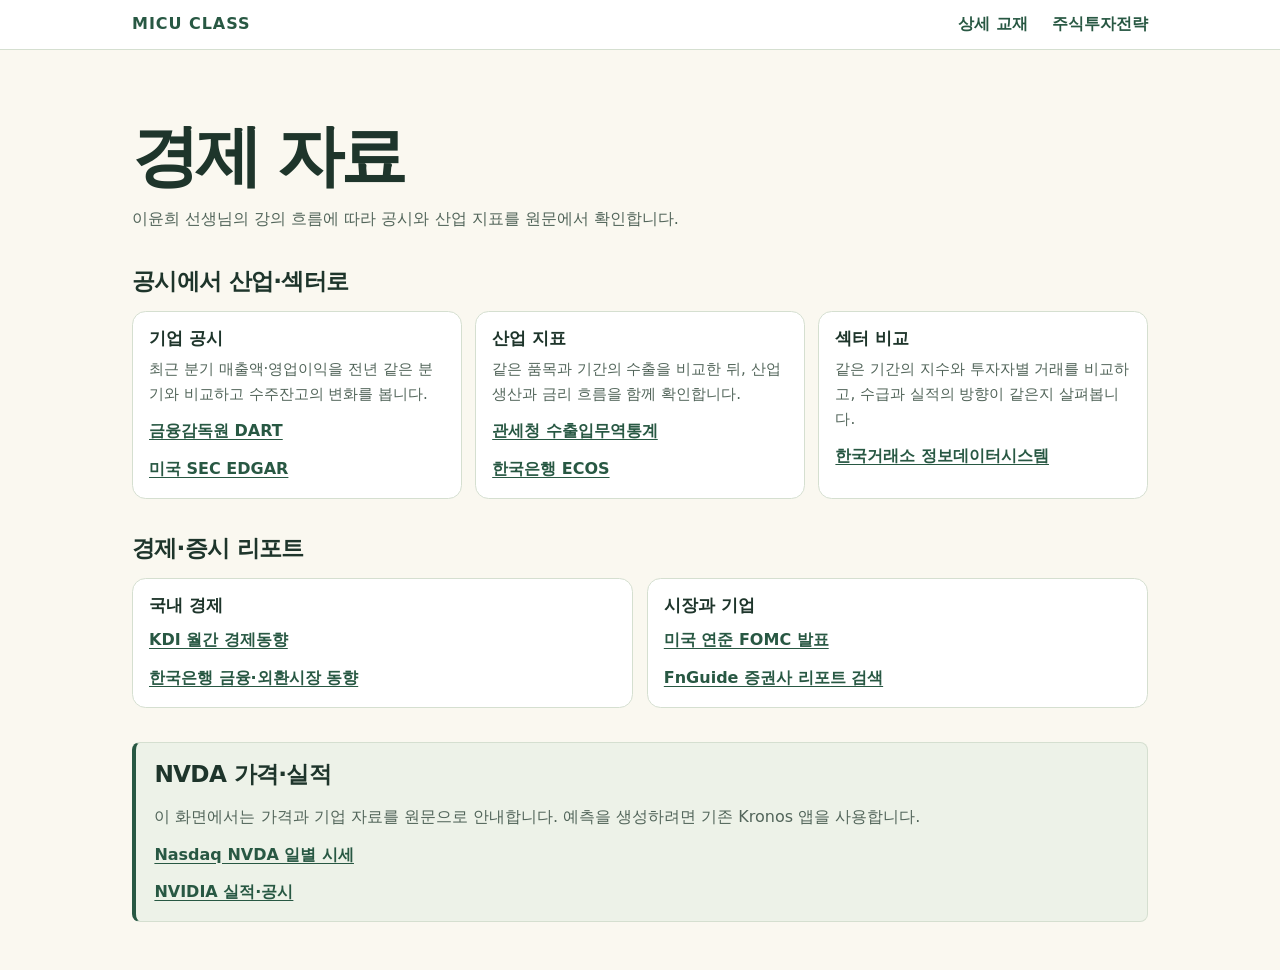
==== economy.html @ 1ead8a4a "Publish MICU economy classroom HTML" ====
<!doctype html>
<html lang="ko">
<head>
  <meta charset="utf-8">
  <meta name="viewport" content="width=device-width, initial-scale=1">
  <meta name="referrer" content="no-referrer">
  <title>경제 자료 | MICU CLASS</title>
  <style>
    :root{color-scheme:light;--ink:#1e352b;--dim:#52655a;--paper:#faf8f0;--line:#d5dfd0;--accent:#285843}
    *{box-sizing:border-box}
    body{margin:0;background:var(--paper);color:var(--ink);font:1rem/1.65 system-ui,"Malgun Gothic",sans-serif}
    header{background:#fff;border-bottom:1px solid var(--line)}
    nav{max-width:66rem;margin:auto;padding:.7rem 1.25rem;display:flex;align-items:center;flex-wrap:wrap;gap:.5rem 1.5rem}
    nav a{font-weight:700;text-decoration:none}
    nav strong{margin-right:auto;color:var(--accent);letter-spacing:.06em}
    a{color:var(--accent);text-underline-offset:.2em}
    a:focus-visible,summary:focus-visible{outline:2px solid var(--accent);outline-offset:4px}
    main{max-width:66rem;margin:auto;padding:clamp(1.5rem,6vw,4rem) 1.25rem 3rem}
    h1,h2,h3{line-height:1.25;margin:0}
    h1{font-size:clamp(2.4rem,6vw,4.2rem);letter-spacing:-.06em}
    h2{font-size:1.45rem;letter-spacing:-.03em;margin-bottom:1rem}
    h3{font-size:1.08rem}
    p{margin:.5rem 0 0;color:var(--dim)}
    section{margin-top:2.1rem}
    .grid{display:grid;grid-template-columns:repeat(auto-fit,minmax(min(100%,15rem),1fr));gap:.85rem}
    article{background:#fff;border:1px solid var(--line);border-radius:.85rem;padding:1rem}
    article p{font-size:.9375rem}
    .source{display:block;margin-top:.7rem;font-weight:650}
    .pricing{padding:1rem 1.15rem;border:1px solid var(--line);border-left:.25rem solid var(--accent);background:#edf2e8;border-radius:.5rem}
    @media(max-width:28rem){nav{gap:.5rem 1rem}}
  </style>
</head>
<body>
  <header>
    <nav aria-label="강의실 메뉴">
      <strong>MICU CLASS</strong>
      <a href="index.html">상세 교재</a>
      <a href="index.html#lesson-strategy">주식투자전략</a>
    </nav>
  </header>
  <main>
    <h1>경제 자료</h1>
    <p>이윤희 선생님의 강의 흐름에 따라 공시와 산업 지표를 원문에서 확인합니다.</p>
    <section aria-labelledby="research">
      <h2 id="research">공시에서 산업·섹터로</h2>
      <div class="grid">
        <article>
          <h3>기업 공시</h3>
          <p>최근 분기 매출액·영업이익을 전년 같은 분기와 비교하고 수주잔고의 변화를 봅니다.</p>
          <a class="source" href="https://dart.fss.or.kr/" target="_blank" rel="noopener noreferrer">금융감독원 DART</a>
          <a class="source" href="https://www.sec.gov/edgar/search/" target="_blank" rel="noopener noreferrer">미국 SEC EDGAR</a>
        </article>
        <article>
          <h3>산업 지표</h3>
          <p>같은 품목과 기간의 수출을 비교한 뒤, 산업생산과 금리 흐름을 함께 확인합니다.</p>
          <a class="source" href="https://tradedata.go.kr/" target="_blank" rel="noopener noreferrer">관세청 수출입무역통계</a>
          <a class="source" href="https://ecos.bok.or.kr/" target="_blank" rel="noopener noreferrer">한국은행 ECOS</a>
        </article>
        <article>
          <h3>섹터 비교</h3>
          <p>같은 기간의 지수와 투자자별 거래를 비교하고, 수급과 실적의 방향이 같은지 살펴봅니다.</p>
          <a class="source" href="https://data.krx.co.kr/" target="_blank" rel="noopener noreferrer">한국거래소 정보데이터시스템</a>
        </article>
      </div>
    </section>
    <section aria-labelledby="reports">
      <h2 id="reports">경제·증시 리포트</h2>
      <div class="grid">
        <article>
          <h3>국내 경제</h3>
          <a class="source" href="https://www.kdi.re.kr/research/monTrends" target="_blank" rel="noopener noreferrer">KDI 월간 경제동향</a>
          <a class="source" href="https://www.bok.or.kr/portal/bbs/B0000348/list.do?menuNo=201109" target="_blank" rel="noopener noreferrer">한국은행 금융·외환시장 동향</a>
        </article>
        <article>
          <h3>시장과 기업</h3>
          <a class="source" href="https://www.federalreserve.gov/monetarypolicy/fomccalendars.htm" target="_blank" rel="noopener noreferrer">미국 연준 FOMC 발표</a>
          <a class="source" href="https://www.fnguide.com/Research/SearchReport" target="_blank" rel="noopener noreferrer">FnGuide 증권사 리포트 검색</a>
        </article>
      </div>
    </section>
    <section class="pricing" aria-labelledby="prices">
      <h2 id="prices">NVDA 가격·실적</h2>
      <p>이 화면에서는 가격과 기업 자료를 원문으로 안내합니다. 예측을 생성하려면 기존 Kronos 앱을 사용합니다.</p>
      <a class="source" href="https://www.nasdaq.com/market-activity/stocks/nvda/historical" target="_blank" rel="noopener noreferrer">Nasdaq NVDA 일별 시세</a>
      <a class="source" href="https://investor.nvidia.com/financial-info/financial-reports-and-sec-filings/default.aspx" target="_blank" rel="noopener noreferrer">NVIDIA 실적·공시</a>
    </section>
  </main>
</body>
</html>
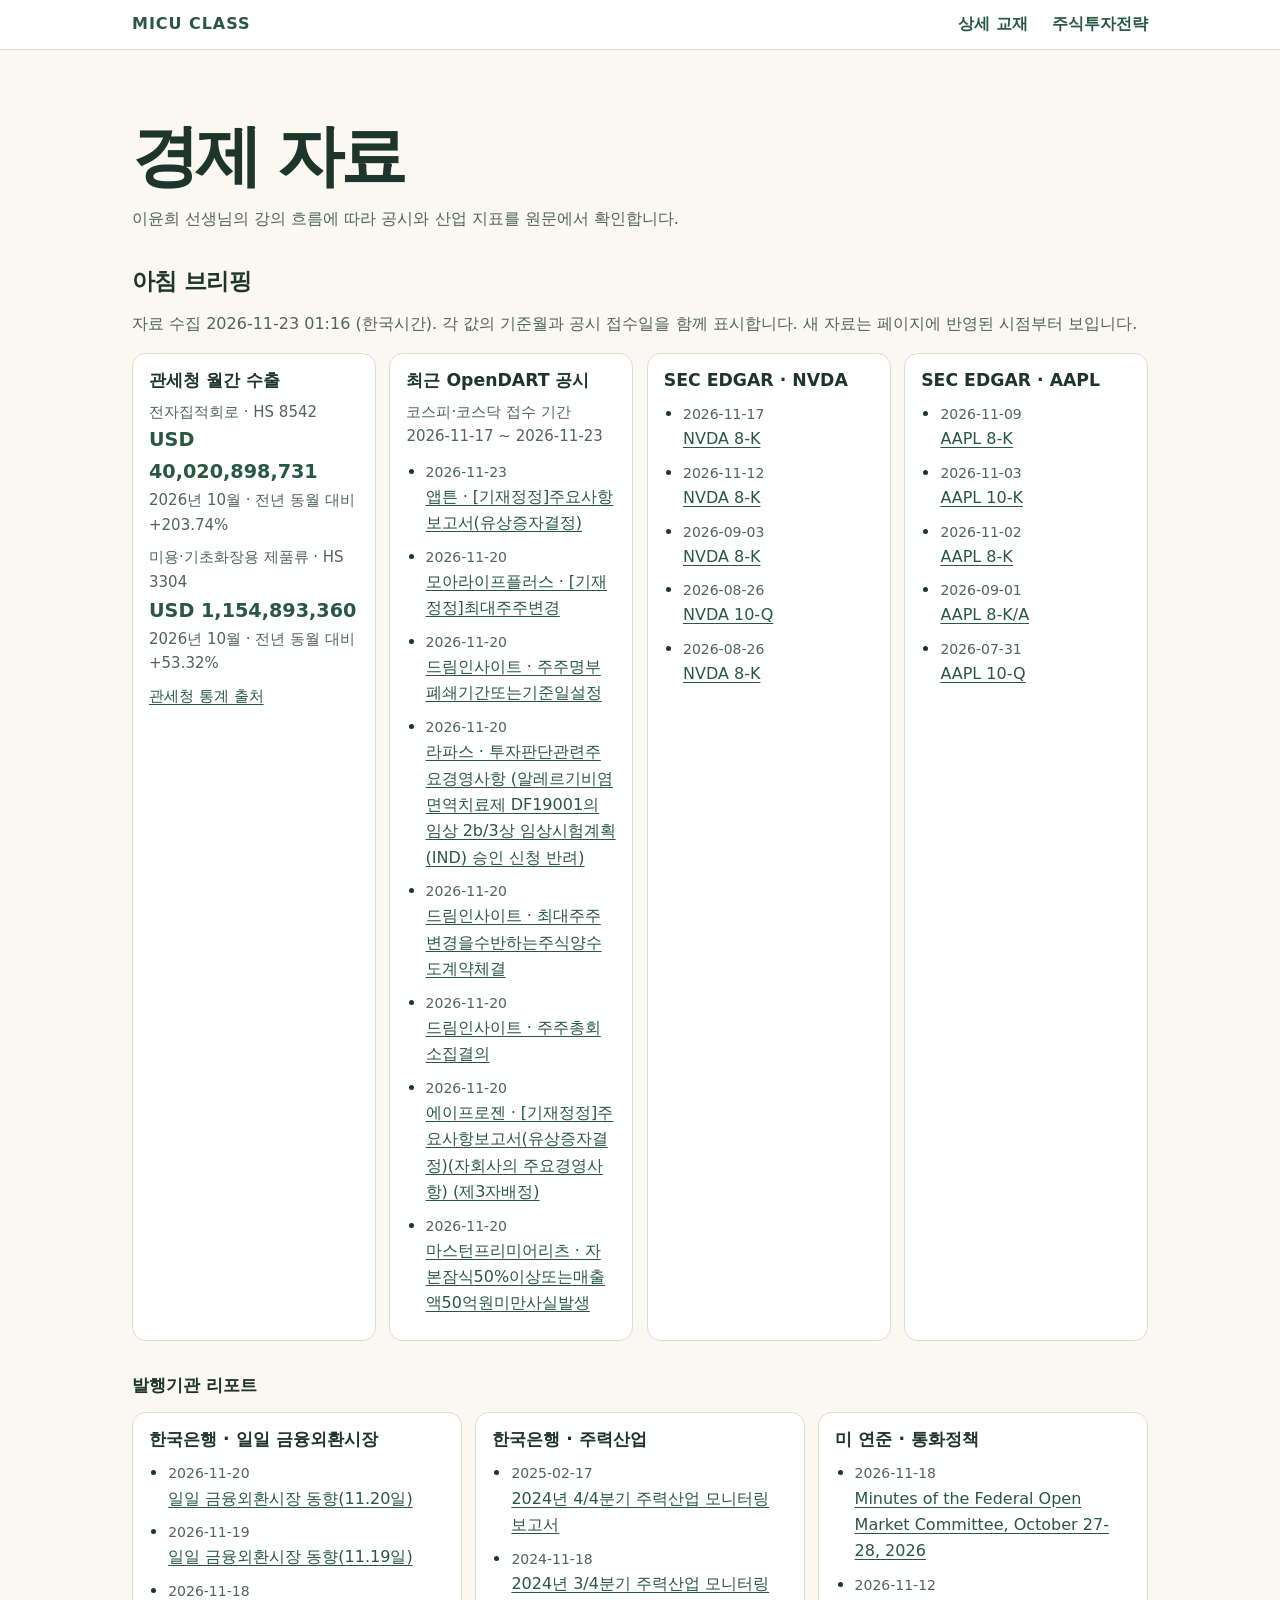
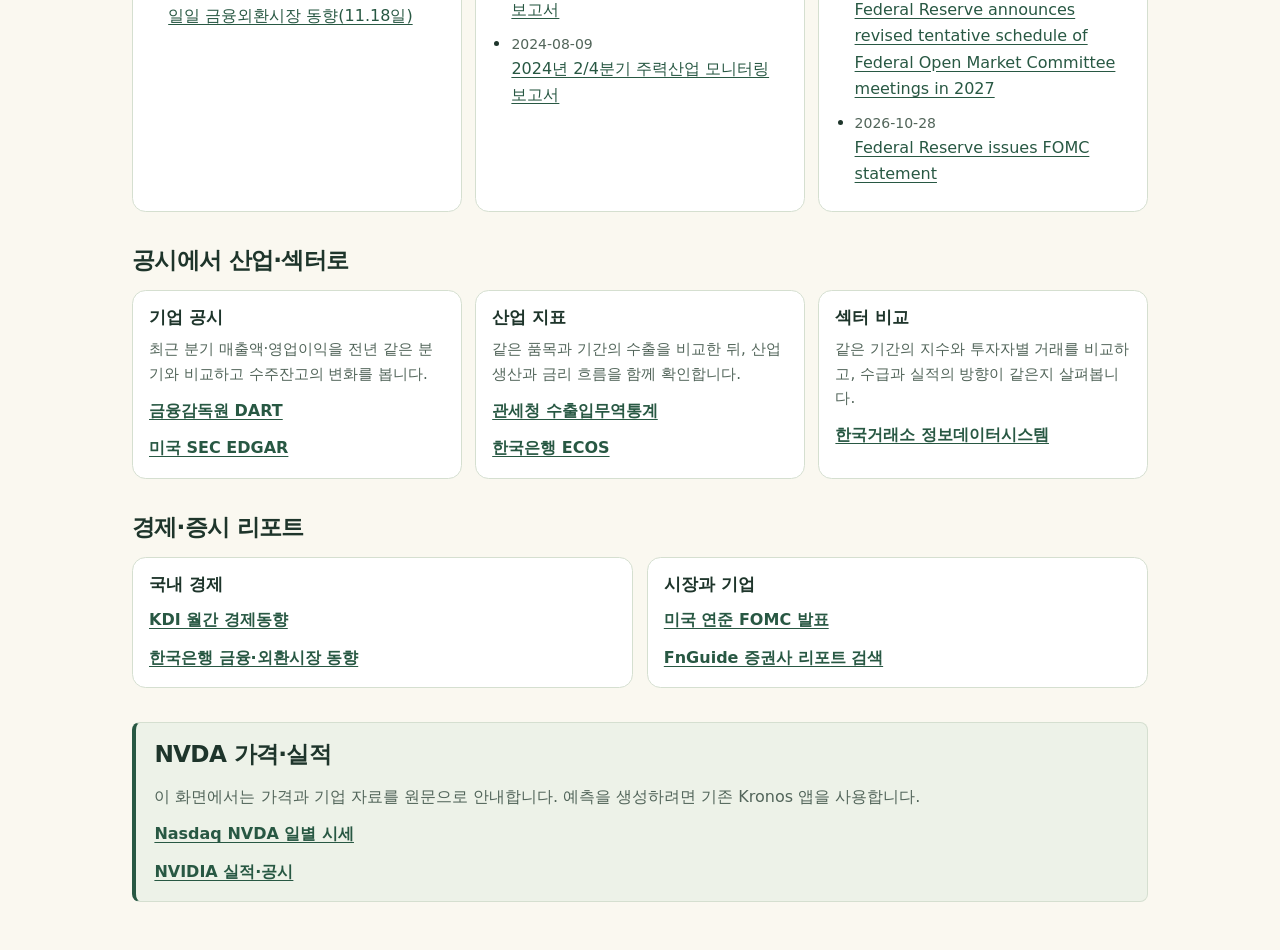
==== commit 63c47eb9: "Show official economic briefing data on Pages" ====
--- a/economy.html
+++ b/economy.html
@@ -1,89 +1,95 @@
-<!doctype html>
-<html lang="ko">
-<head>
-  <meta charset="utf-8">
-  <meta name="viewport" content="width=device-width, initial-scale=1">
-  <meta name="referrer" content="no-referrer">
-  <title>경제 자료 | MICU CLASS</title>
-  <style>
-    :root{color-scheme:light;--ink:#1e352b;--dim:#52655a;--paper:#faf8f0;--line:#d5dfd0;--accent:#285843}
-    *{box-sizing:border-box}
-    body{margin:0;background:var(--paper);color:var(--ink);font:1rem/1.65 system-ui,"Malgun Gothic",sans-serif}
-    header{background:#fff;border-bottom:1px solid var(--line)}
-    nav{max-width:66rem;margin:auto;padding:.7rem 1.25rem;display:flex;align-items:center;flex-wrap:wrap;gap:.5rem 1.5rem}
-    nav a{font-weight:700;text-decoration:none}
-    nav strong{margin-right:auto;color:var(--accent);letter-spacing:.06em}
-    a{color:var(--accent);text-underline-offset:.2em}
-    a:focus-visible,summary:focus-visible{outline:2px solid var(--accent);outline-offset:4px}
-    main{max-width:66rem;margin:auto;padding:clamp(1.5rem,6vw,4rem) 1.25rem 3rem}
-    h1,h2,h3{line-height:1.25;margin:0}
-    h1{font-size:clamp(2.4rem,6vw,4.2rem);letter-spacing:-.06em}
-    h2{font-size:1.45rem;letter-spacing:-.03em;margin-bottom:1rem}
-    h3{font-size:1.08rem}
-    p{margin:.5rem 0 0;color:var(--dim)}
-    section{margin-top:2.1rem}
-    .grid{display:grid;grid-template-columns:repeat(auto-fit,minmax(min(100%,15rem),1fr));gap:.85rem}
-    article{background:#fff;border:1px solid var(--line);border-radius:.85rem;padding:1rem}
-    article p{font-size:.9375rem}
-    .source{display:block;margin-top:.7rem;font-weight:650}
-    .pricing{padding:1rem 1.15rem;border:1px solid var(--line);border-left:.25rem solid var(--accent);background:#edf2e8;border-radius:.5rem}
-    @media(max-width:28rem){nav{gap:.5rem 1rem}}
-  </style>
-</head>
-<body>
-  <header>
-    <nav aria-label="강의실 메뉴">
-      <strong>MICU CLASS</strong>
-      <a href="index.html">상세 교재</a>
-      <a href="index.html#lesson-strategy">주식투자전략</a>
-    </nav>
-  </header>
-  <main>
-    <h1>경제 자료</h1>
-    <p>이윤희 선생님의 강의 흐름에 따라 공시와 산업 지표를 원문에서 확인합니다.</p>
-    <section aria-labelledby="research">
-      <h2 id="research">공시에서 산업·섹터로</h2>
-      <div class="grid">
-        <article>
-          <h3>기업 공시</h3>
-          <p>최근 분기 매출액·영업이익을 전년 같은 분기와 비교하고 수주잔고의 변화를 봅니다.</p>
-          <a class="source" href="https://dart.fss.or.kr/" target="_blank" rel="noopener noreferrer">금융감독원 DART</a>
-          <a class="source" href="https://www.sec.gov/edgar/search/" target="_blank" rel="noopener noreferrer">미국 SEC EDGAR</a>
-        </article>
-        <article>
-          <h3>산업 지표</h3>
-          <p>같은 품목과 기간의 수출을 비교한 뒤, 산업생산과 금리 흐름을 함께 확인합니다.</p>
-          <a class="source" href="https://tradedata.go.kr/" target="_blank" rel="noopener noreferrer">관세청 수출입무역통계</a>
-          <a class="source" href="https://ecos.bok.or.kr/" target="_blank" rel="noopener noreferrer">한국은행 ECOS</a>
-        </article>
-        <article>
-          <h3>섹터 비교</h3>
-          <p>같은 기간의 지수와 투자자별 거래를 비교하고, 수급과 실적의 방향이 같은지 살펴봅니다.</p>
-          <a class="source" href="https://data.krx.co.kr/" target="_blank" rel="noopener noreferrer">한국거래소 정보데이터시스템</a>
-        </article>
-      </div>
-    </section>
-    <section aria-labelledby="reports">
-      <h2 id="reports">경제·증시 리포트</h2>
-      <div class="grid">
-        <article>
-          <h3>국내 경제</h3>
-          <a class="source" href="https://www.kdi.re.kr/research/monTrends" target="_blank" rel="noopener noreferrer">KDI 월간 경제동향</a>
-          <a class="source" href="https://www.bok.or.kr/portal/bbs/B0000348/list.do?menuNo=201109" target="_blank" rel="noopener noreferrer">한국은행 금융·외환시장 동향</a>
-        </article>
-        <article>
-          <h3>시장과 기업</h3>
-          <a class="source" href="https://www.federalreserve.gov/monetarypolicy/fomccalendars.htm" target="_blank" rel="noopener noreferrer">미국 연준 FOMC 발표</a>
-          <a class="source" href="https://www.fnguide.com/Research/SearchReport" target="_blank" rel="noopener noreferrer">FnGuide 증권사 리포트 검색</a>
-        </article>
-      </div>
-    </section>
-    <section class="pricing" aria-labelledby="prices">
-      <h2 id="prices">NVDA 가격·실적</h2>
-      <p>이 화면에서는 가격과 기업 자료를 원문으로 안내합니다. 예측을 생성하려면 기존 Kronos 앱을 사용합니다.</p>
-      <a class="source" href="https://www.nasdaq.com/market-activity/stocks/nvda/historical" target="_blank" rel="noopener noreferrer">Nasdaq NVDA 일별 시세</a>
-      <a class="source" href="https://investor.nvidia.com/financial-info/financial-reports-and-sec-filings/default.aspx" target="_blank" rel="noopener noreferrer">NVIDIA 실적·공시</a>
-    </section>
-  </main>
-</body>
-</html>
+<!doctype html>
+<html lang="ko">
+<head>
+  <meta charset="utf-8">
+  <meta name="viewport" content="width=device-width, initial-scale=1">
+  <meta name="referrer" content="no-referrer">
+  <title>경제 자료 | MICU CLASS</title>
+  <style>
+    :root{color-scheme:light;--ink:#1e352b;--dim:#52655a;--paper:#faf8f0;--line:#d5dfd0;--accent:#285843}
+    *{box-sizing:border-box}
+    body{margin:0;background:var(--paper);color:var(--ink);font:1rem/1.65 system-ui,"Malgun Gothic",sans-serif}
+    header{background:#fff;border-bottom:1px solid var(--line)}
+    nav{max-width:66rem;margin:auto;padding:.7rem 1.25rem;display:flex;align-items:center;flex-wrap:wrap;gap:.5rem 1.5rem}
+    nav a{font-weight:700;text-decoration:none}
+    nav strong{margin-right:auto;color:var(--accent);letter-spacing:.06em}
+    a{color:var(--accent);text-underline-offset:.2em}
+    a:focus-visible,summary:focus-visible{outline:2px solid var(--accent);outline-offset:4px}
+    main{max-width:66rem;margin:auto;padding:clamp(1.5rem,6vw,4rem) 1.25rem 3rem}
+    h1,h2,h3{line-height:1.25;margin:0}
+    h1{font-size:clamp(2.4rem,6vw,4.2rem);letter-spacing:-.06em}
+    h2{font-size:1.45rem;letter-spacing:-.03em;margin-bottom:1rem}
+    h3{font-size:1.08rem}
+    p{margin:.5rem 0 0;color:var(--dim)}
+    section{margin-top:2.1rem}
+    .grid{display:grid;grid-template-columns:repeat(auto-fit,minmax(min(100%,15rem),1fr));gap:.85rem}
+    article{background:#fff;border:1px solid var(--line);border-radius:.85rem;padding:1rem}
+    article p{font-size:.9375rem}
+    .source{display:block;margin-top:.7rem;font-weight:650}
+    .snapshot-grid{margin-top:1rem}
+    .snapshot-list{padding-left:1.2rem;margin:.6rem 0 0}
+    .snapshot-list li{margin:.45rem 0}
+    .snapshot-list time{display:block;color:var(--dim);font-size:.875rem}
+    .export-number{display:block;color:var(--accent);font-size:1.2rem}
+    .pricing{padding:1rem 1.15rem;border:1px solid var(--line);border-left:.25rem solid var(--accent);background:#edf2e8;border-radius:.5rem}
+    @media(max-width:28rem){nav{gap:.5rem 1rem}}
+  </style>
+</head>
+<body>
+  <header>
+    <nav aria-label="강의실 메뉴">
+      <strong>MICU CLASS</strong>
+      <a href="index.html">상세 교재</a>
+      <a href="index.html#lesson-strategy">주식투자전략</a>
+    </nav>
+  </header>
+  <main>
+    <h1>경제 자료</h1>
+    <p>이윤희 선생님의 강의 흐름에 따라 공시와 산업 지표를 원문에서 확인합니다.</p>
+    <section aria-labelledby="briefing"><h2 id="briefing">아침 브리핑</h2><p>자료 수집 2026-11-23 01:16 (한국시간). 각 값의 기준월과 공시 접수일을 함께 표시합니다. 새 자료는 페이지에 반영된 시점부터 보입니다.</p><div class="grid snapshot-grid"><article><h3>관세청 월간 수출</h3><p>전자집적회로 · HS 8542<strong class="export-number">USD 40,020,898,731</strong>2026년 10월 · 전년 동월 대비 +203.74%</p><p>미용·기초화장용 제품류 · HS 3304<strong class="export-number">USD 1,154,893,360</strong>2026년 10월 · 전년 동월 대비 +53.32%</p><p><a href="https://www.data.go.kr/data/15101609/openapi.do" target="_blank" rel="noopener noreferrer">관세청 통계 출처</a></p></article><article><h3>최근 OpenDART 공시</h3><p>코스피·코스닥 접수 기간 2026-11-17 ~ 2026-11-23</p><ul class="snapshot-list"><li><time datetime="2026-11-23">2026-11-23</time><a href="https://dart.fss.or.kr/dsaf001/main.do?rcpNo=20261120000633" target="_blank" rel="noopener noreferrer">앱튼 · [기재정정]주요사항보고서(유상증자결정)</a></li><li><time datetime="2026-11-20">2026-11-20</time><a href="https://dart.fss.or.kr/dsaf001/main.do?rcpNo=20261120900976" target="_blank" rel="noopener noreferrer">모아라이프플러스 · [기재정정]최대주주변경              </a></li><li><time datetime="2026-11-20">2026-11-20</time><a href="https://dart.fss.or.kr/dsaf001/main.do?rcpNo=20261120900962" target="_blank" rel="noopener noreferrer">드림인사이트 · 주주명부폐쇄기간또는기준일설정              </a></li><li><time datetime="2026-11-20">2026-11-20</time><a href="https://dart.fss.or.kr/dsaf001/main.do?rcpNo=20261120900961" target="_blank" rel="noopener noreferrer">라파스 · 투자판단관련주요경영사항              (알레르기비염 면역치료제 DF19001의 임상 2b/3상 임상시험계획(IND) 승인 신청 반려)</a></li><li><time datetime="2026-11-20">2026-11-20</time><a href="https://dart.fss.or.kr/dsaf001/main.do?rcpNo=20261120900959" target="_blank" rel="noopener noreferrer">드림인사이트 · 최대주주변경을수반하는주식양수도계약체결              </a></li><li><time datetime="2026-11-20">2026-11-20</time><a href="https://dart.fss.or.kr/dsaf001/main.do?rcpNo=20261120900949" target="_blank" rel="noopener noreferrer">드림인사이트 · 주주총회소집결의              </a></li><li><time datetime="2026-11-20">2026-11-20</time><a href="https://dart.fss.or.kr/dsaf001/main.do?rcpNo=20261120800974" target="_blank" rel="noopener noreferrer">에이프로젠 · [기재정정]주요사항보고서(유상증자결정)(자회사의 주요경영사항)              (제3자배정)</a></li><li><time datetime="2026-11-20">2026-11-20</time><a href="https://dart.fss.or.kr/dsaf001/main.do?rcpNo=20261120800929" target="_blank" rel="noopener noreferrer">마스턴프리미어리츠 · 자본잠식50%이상또는매출액50억원미만사실발생              </a></li></ul></article><article><h3>SEC EDGAR · NVDA</h3><ul class="snapshot-list"><li><time datetime="2026-11-17">2026-11-17</time><a href="https://www.sec.gov/Archives/edgar/data/1045810/000104581026000088/nvda-20261117.htm" target="_blank" rel="noopener noreferrer">NVDA 8-K</a></li><li><time datetime="2026-11-12">2026-11-12</time><a href="https://www.sec.gov/Archives/edgar/data/1045810/000104581026000082/nvda-20261111.htm" target="_blank" rel="noopener noreferrer">NVDA 8-K</a></li><li><time datetime="2026-09-03">2026-09-03</time><a href="https://www.sec.gov/Archives/edgar/data/1045810/000104581026000078/nvda-20260902.htm" target="_blank" rel="noopener noreferrer">NVDA 8-K</a></li><li><time datetime="2026-08-26">2026-08-26</time><a href="https://www.sec.gov/Archives/edgar/data/1045810/000104581026000075/nvda-20260726.htm" target="_blank" rel="noopener noreferrer">NVDA 10-Q</a></li><li><time datetime="2026-08-26">2026-08-26</time><a href="https://www.sec.gov/Archives/edgar/data/1045810/000104581026000073/nvda-20260826.htm" target="_blank" rel="noopener noreferrer">NVDA 8-K</a></li></ul></article><article><h3>SEC EDGAR · AAPL</h3><ul class="snapshot-list"><li><time datetime="2026-11-09">2026-11-09</time><a href="https://www.sec.gov/Archives/edgar/data/320193/000114036126042798/ef20085077_8k.htm" target="_blank" rel="noopener noreferrer">AAPL 8-K</a></li><li><time datetime="2026-11-03">2026-11-03</time><a href="https://www.sec.gov/Archives/edgar/data/320193/000032019326000026/aapl-20260926.htm" target="_blank" rel="noopener noreferrer">AAPL 10-K</a></li><li><time datetime="2026-11-02">2026-11-02</time><a href="https://www.sec.gov/Archives/edgar/data/320193/000032019326000024/aapl-20261102.htm" target="_blank" rel="noopener noreferrer">AAPL 8-K</a></li><li><time datetime="2026-09-01">2026-09-01</time><a href="https://www.sec.gov/Archives/edgar/data/320193/000114036126035325/ef20081427_8ka.htm" target="_blank" rel="noopener noreferrer">AAPL 8-K/A</a></li><li><time datetime="2026-07-31">2026-07-31</time><a href="https://www.sec.gov/Archives/edgar/data/320193/000032019326000020/aapl-20260627.htm" target="_blank" rel="noopener noreferrer">AAPL 10-Q</a></li></ul></article></div><section aria-label="발행기관 리포트"><h3>발행기관 리포트</h3><div class="grid snapshot-grid"><article><h3>한국은행 · 일일 금융외환시장</h3><ul class="snapshot-list"><li><time datetime="2026-11-20">2026-11-20</time><a href="https://www.bok.or.kr/portal/bbs/B0000348/view.do?nttId=11066881&amp;menuNo=201109" target="_blank" rel="noopener noreferrer">일일 금융외환시장 동향(11.20일)</a></li><li><time datetime="2026-11-19">2026-11-19</time><a href="https://www.bok.or.kr/portal/bbs/B0000348/view.do?nttId=11066835&amp;menuNo=201109" target="_blank" rel="noopener noreferrer">일일 금융외환시장 동향(11.19일)</a></li><li><time datetime="2026-11-18">2026-11-18</time><a href="https://www.bok.or.kr/portal/bbs/B0000348/view.do?nttId=11066794&amp;menuNo=201109" target="_blank" rel="noopener noreferrer">일일 금융외환시장 동향(11.18일)</a></li></ul></article><article><h3>한국은행 · 주력산업</h3><ul class="snapshot-list"><li><time datetime="2025-02-17">2025-02-17</time><a href="https://www.bok.or.kr/portal/bbs/B0000357/view.do?nttId=10089810&amp;menuNo=201127" target="_blank" rel="noopener noreferrer">2024년 4/4분기 주력산업 모니터링 보고서</a></li><li><time datetime="2024-11-18">2024-11-18</time><a href="https://www.bok.or.kr/portal/bbs/B0000357/view.do?nttId=10088074&amp;menuNo=201127" target="_blank" rel="noopener noreferrer">2024년 3/4분기 주력산업 모니터링 보고서</a></li><li><time datetime="2024-08-09">2024-08-09</time><a href="https://www.bok.or.kr/portal/bbs/B0000357/view.do?nttId=10086376&amp;menuNo=201127" target="_blank" rel="noopener noreferrer">2024년 2/4분기 주력산업 모니터링 보고서</a></li></ul></article><article><h3>미 연준 · 통화정책</h3><ul class="snapshot-list"><li><time datetime="2026-11-18">2026-11-18</time><a href="https://www.federalreserve.gov/newsevents/pressreleases/monetary20261118a.htm" target="_blank" rel="noopener noreferrer">Minutes of the Federal Open Market Committee, October 27-28, 2026</a></li><li><time datetime="2026-11-12">2026-11-12</time><a href="https://www.federalreserve.gov/newsevents/pressreleases/monetary20261112a.htm" target="_blank" rel="noopener noreferrer">Federal Reserve announces revised tentative schedule of Federal Open Market Committee meetings in 2027</a></li><li><time datetime="2026-10-28">2026-10-28</time><a href="https://www.federalreserve.gov/newsevents/pressreleases/monetary20261028a.htm" target="_blank" rel="noopener noreferrer">Federal Reserve issues FOMC statement</a></li></ul></article></div></section></section>
+    <section aria-labelledby="research">
+      <h2 id="research">공시에서 산업·섹터로</h2>
+      <div class="grid">
+        <article>
+          <h3>기업 공시</h3>
+          <p>최근 분기 매출액·영업이익을 전년 같은 분기와 비교하고 수주잔고의 변화를 봅니다.</p>
+          <a class="source" href="https://dart.fss.or.kr/" target="_blank" rel="noopener noreferrer">금융감독원 DART</a>
+          <a class="source" href="https://www.sec.gov/edgar/search/" target="_blank" rel="noopener noreferrer">미국 SEC EDGAR</a>
+        </article>
+        <article>
+          <h3>산업 지표</h3>
+          <p>같은 품목과 기간의 수출을 비교한 뒤, 산업생산과 금리 흐름을 함께 확인합니다.</p>
+          <a class="source" href="https://tradedata.go.kr/" target="_blank" rel="noopener noreferrer">관세청 수출입무역통계</a>
+          <a class="source" href="https://ecos.bok.or.kr/" target="_blank" rel="noopener noreferrer">한국은행 ECOS</a>
+        </article>
+        <article>
+          <h3>섹터 비교</h3>
+          <p>같은 기간의 지수와 투자자별 거래를 비교하고, 수급과 실적의 방향이 같은지 살펴봅니다.</p>
+          <a class="source" href="https://data.krx.co.kr/" target="_blank" rel="noopener noreferrer">한국거래소 정보데이터시스템</a>
+        </article>
+      </div>
+    </section>
+    <section aria-labelledby="reports">
+      <h2 id="reports">경제·증시 리포트</h2>
+      <div class="grid">
+        <article>
+          <h3>국내 경제</h3>
+          <a class="source" href="https://www.kdi.re.kr/research/monTrends" target="_blank" rel="noopener noreferrer">KDI 월간 경제동향</a>
+          <a class="source" href="https://www.bok.or.kr/portal/bbs/B0000348/list.do?menuNo=201109" target="_blank" rel="noopener noreferrer">한국은행 금융·외환시장 동향</a>
+        </article>
+        <article>
+          <h3>시장과 기업</h3>
+          <a class="source" href="https://www.federalreserve.gov/monetarypolicy/fomccalendars.htm" target="_blank" rel="noopener noreferrer">미국 연준 FOMC 발표</a>
+          <a class="source" href="https://www.fnguide.com/Research/SearchReport" target="_blank" rel="noopener noreferrer">FnGuide 증권사 리포트 검색</a>
+        </article>
+      </div>
+    </section>
+    <section class="pricing" aria-labelledby="prices">
+      <h2 id="prices">NVDA 가격·실적</h2>
+      <p>이 화면에서는 가격과 기업 자료를 원문으로 안내합니다. 예측을 생성하려면 기존 Kronos 앱을 사용합니다.</p>
+      <a class="source" href="https://www.nasdaq.com/market-activity/stocks/nvda/historical" target="_blank" rel="noopener noreferrer">Nasdaq NVDA 일별 시세</a>
+      <a class="source" href="https://investor.nvidia.com/financial-info/financial-reports-and-sec-filings/default.aspx" target="_blank" rel="noopener noreferrer">NVIDIA 실적·공시</a>
+    </section>
+  </main>
+</body>
+</html>
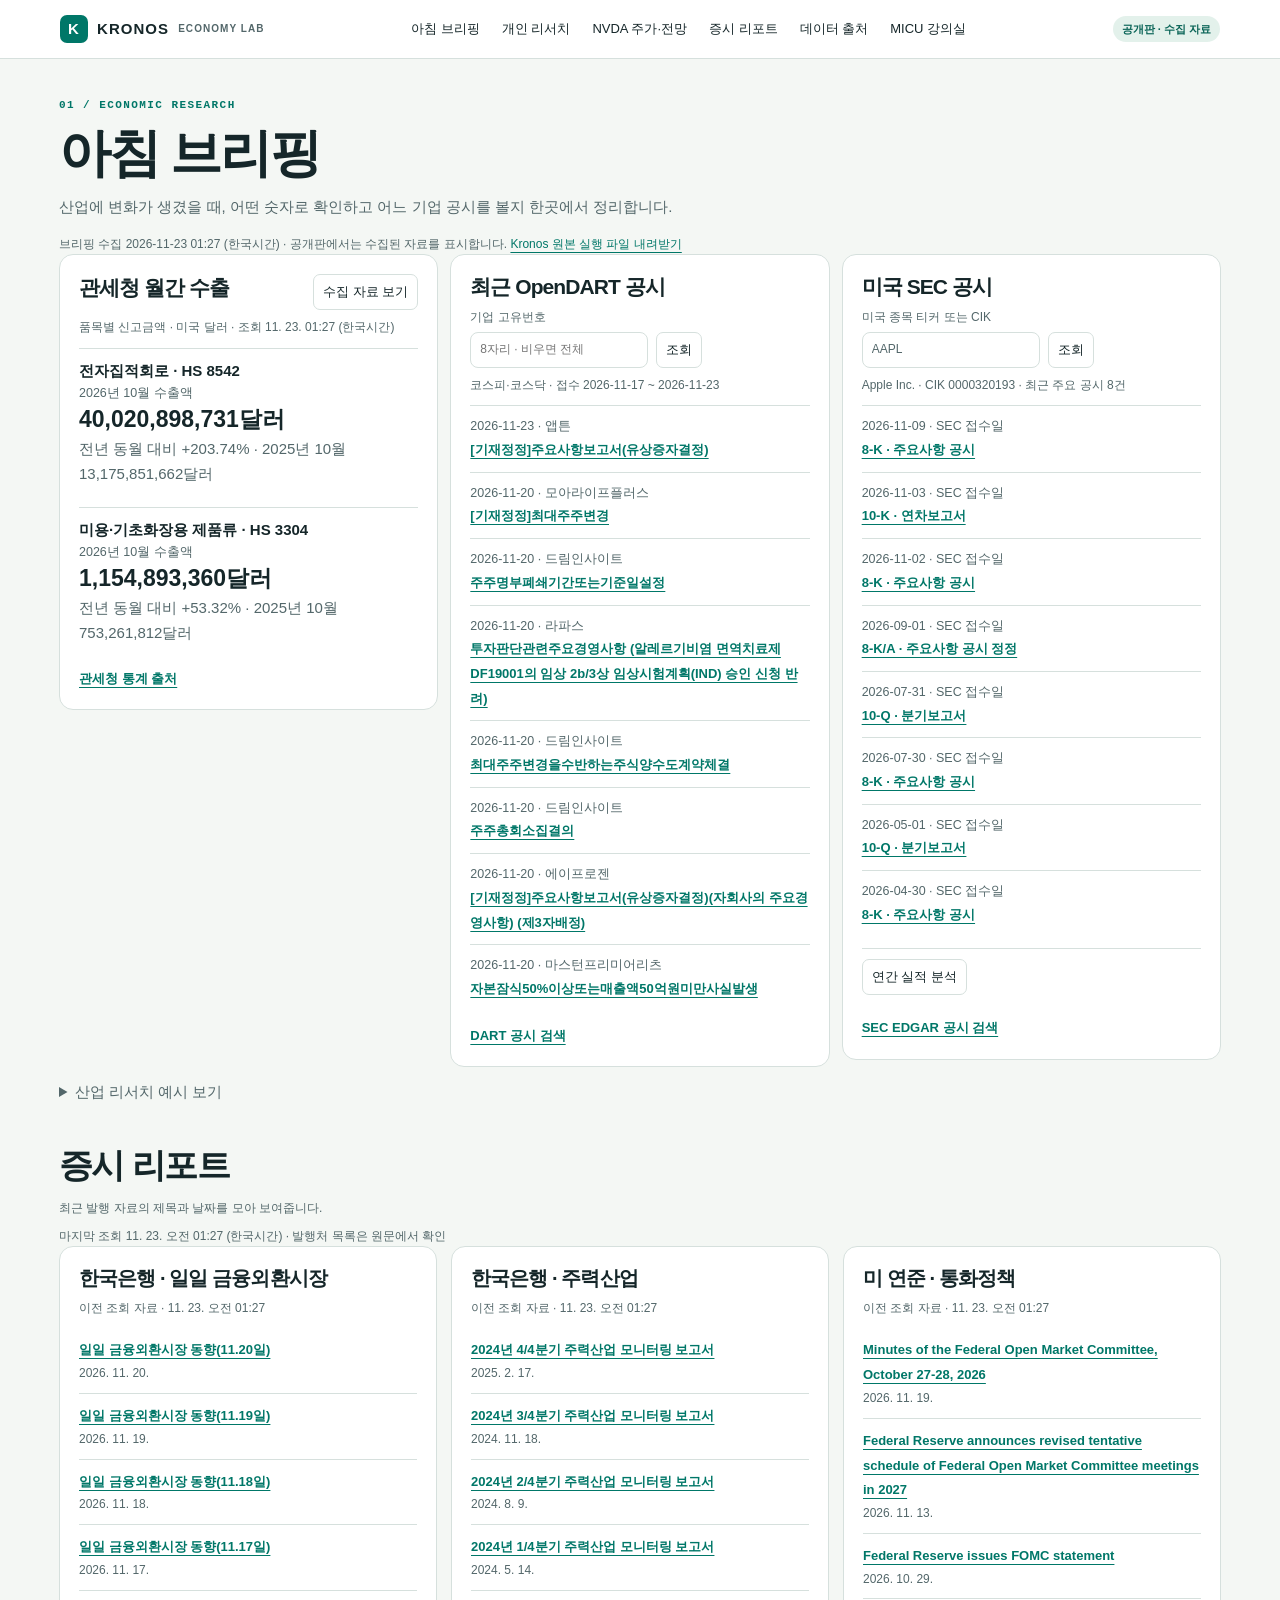
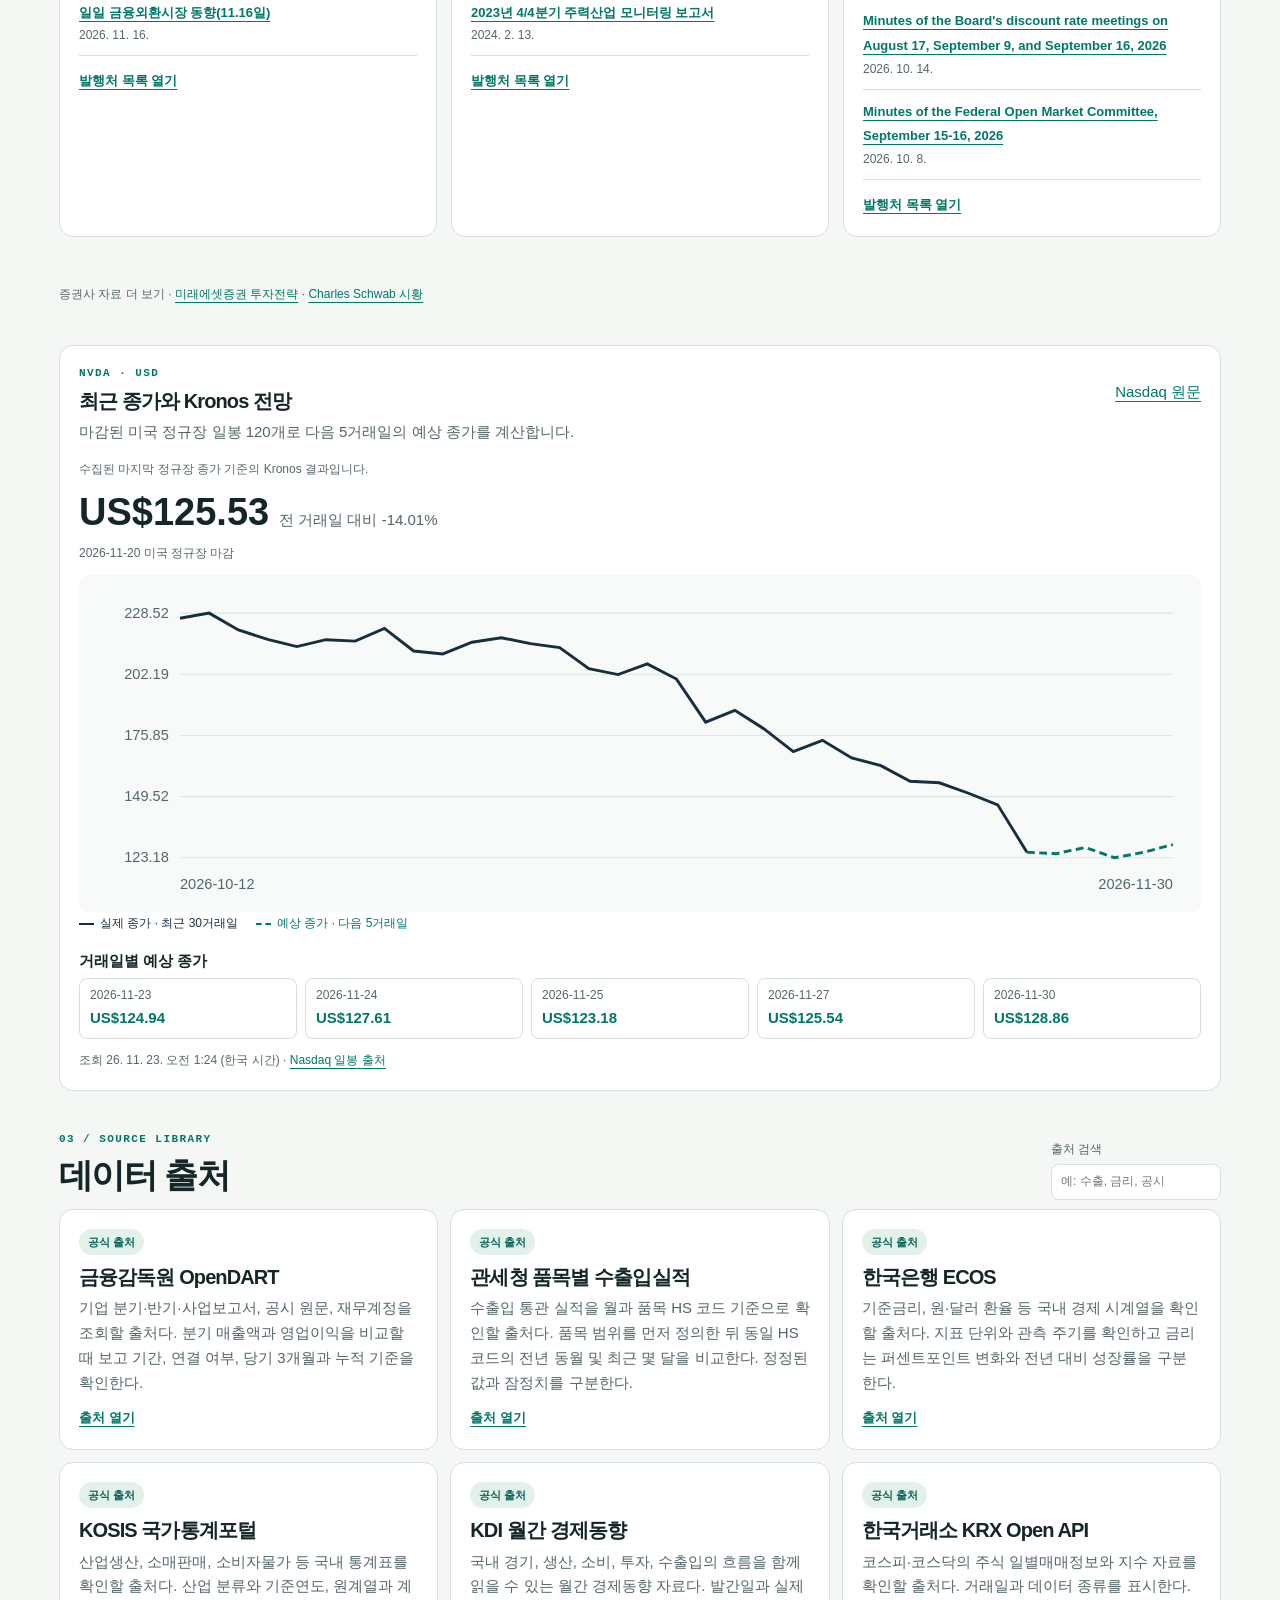
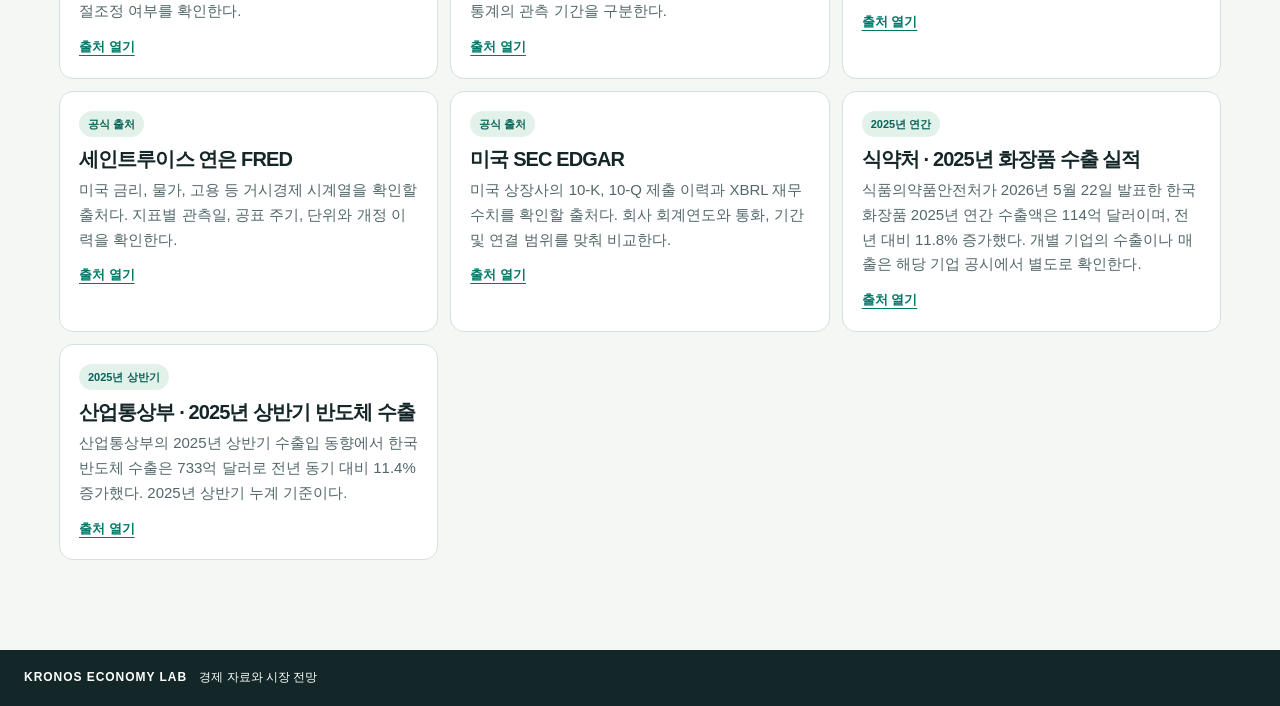
==== commit bb085c63: "Restore original Kronos research screens and forecast" ====
--- a/economy.html
+++ b/economy.html
@@ -3,93 +3,107 @@
 <head>
   <meta charset="utf-8">
   <meta name="viewport" content="width=device-width, initial-scale=1">
-  <meta name="referrer" content="no-referrer">
-  <title>경제 자료 | MICU CLASS</title>
-  <style>
-    :root{color-scheme:light;--ink:#1e352b;--dim:#52655a;--paper:#faf8f0;--line:#d5dfd0;--accent:#285843}
-    *{box-sizing:border-box}
-    body{margin:0;background:var(--paper);color:var(--ink);font:1rem/1.65 system-ui,"Malgun Gothic",sans-serif}
-    header{background:#fff;border-bottom:1px solid var(--line)}
-    nav{max-width:66rem;margin:auto;padding:.7rem 1.25rem;display:flex;align-items:center;flex-wrap:wrap;gap:.5rem 1.5rem}
-    nav a{font-weight:700;text-decoration:none}
-    nav strong{margin-right:auto;color:var(--accent);letter-spacing:.06em}
-    a{color:var(--accent);text-underline-offset:.2em}
-    a:focus-visible,summary:focus-visible{outline:2px solid var(--accent);outline-offset:4px}
-    main{max-width:66rem;margin:auto;padding:clamp(1.5rem,6vw,4rem) 1.25rem 3rem}
-    h1,h2,h3{line-height:1.25;margin:0}
-    h1{font-size:clamp(2.4rem,6vw,4.2rem);letter-spacing:-.06em}
-    h2{font-size:1.45rem;letter-spacing:-.03em;margin-bottom:1rem}
-    h3{font-size:1.08rem}
-    p{margin:.5rem 0 0;color:var(--dim)}
-    section{margin-top:2.1rem}
-    .grid{display:grid;grid-template-columns:repeat(auto-fit,minmax(min(100%,15rem),1fr));gap:.85rem}
-    article{background:#fff;border:1px solid var(--line);border-radius:.85rem;padding:1rem}
-    article p{font-size:.9375rem}
-    .source{display:block;margin-top:.7rem;font-weight:650}
-    .snapshot-grid{margin-top:1rem}
-    .snapshot-list{padding-left:1.2rem;margin:.6rem 0 0}
-    .snapshot-list li{margin:.45rem 0}
-    .snapshot-list time{display:block;color:var(--dim);font-size:.875rem}
-    .export-number{display:block;color:var(--accent);font-size:1.2rem}
-    .pricing{padding:1rem 1.15rem;border:1px solid var(--line);border-left:.25rem solid var(--accent);background:#edf2e8;border-radius:.5rem}
-    @media(max-width:28rem){nav{gap:.5rem 1rem}}
-  </style>
+  <title>Kronos 경제 리서치</title>
+  <link rel="stylesheet" href="style.css">
+  <script src="kronos-pages.js" defer></script>
+  <script src="data.js" defer></script>
+  <script src="price-chart.js" defer></script>
+  <script src="nvda-outlook.js" defer></script>
+  <script src="app.js" defer></script>
+  <script src="briefing.js" defer></script>
 </head>
 <body>
-  <header>
-    <nav aria-label="강의실 메뉴">
-      <strong>MICU CLASS</strong>
-      <a href="index.html">상세 교재</a>
-      <a href="index.html#lesson-strategy">주식투자전략</a>
-    </nav>
+  <header class="top">
+    <a class="brand" href="#research"><span class="mark">K</span> KRONOS <small>ECONOMY LAB</small></a>
+    <nav aria-label="주 메뉴"><a href="#research">아침 브리핑</a><a href="research.html">개인 리서치</a><a href="#nvda-outlook">NVDA 주가·전망</a><a href="#market-reports">증시 리포트</a><a href="#sources">데이터 출처</a><a href="index.html" id="classroom">MICU 강의실</a></nav>
+    <span class="tag">공개판 · 수집 자료</span>
   </header>
   <main>
-    <h1>경제 자료</h1>
-    <p>이윤희 선생님의 강의 흐름에 따라 공시와 산업 지표를 원문에서 확인합니다.</p>
-    <section aria-labelledby="briefing"><h2 id="briefing">아침 브리핑</h2><p>자료 수집 2026-11-23 01:16 (한국시간). 각 값의 기준월과 공시 접수일을 함께 표시합니다. 새 자료는 페이지에 반영된 시점부터 보입니다.</p><div class="grid snapshot-grid"><article><h3>관세청 월간 수출</h3><p>전자집적회로 · HS 8542<strong class="export-number">USD 40,020,898,731</strong>2026년 10월 · 전년 동월 대비 +203.74%</p><p>미용·기초화장용 제품류 · HS 3304<strong class="export-number">USD 1,154,893,360</strong>2026년 10월 · 전년 동월 대비 +53.32%</p><p><a href="https://www.data.go.kr/data/15101609/openapi.do" target="_blank" rel="noopener noreferrer">관세청 통계 출처</a></p></article><article><h3>최근 OpenDART 공시</h3><p>코스피·코스닥 접수 기간 2026-11-17 ~ 2026-11-23</p><ul class="snapshot-list"><li><time datetime="2026-11-23">2026-11-23</time><a href="https://dart.fss.or.kr/dsaf001/main.do?rcpNo=20261120000633" target="_blank" rel="noopener noreferrer">앱튼 · [기재정정]주요사항보고서(유상증자결정)</a></li><li><time datetime="2026-11-20">2026-11-20</time><a href="https://dart.fss.or.kr/dsaf001/main.do?rcpNo=20261120900976" target="_blank" rel="noopener noreferrer">모아라이프플러스 · [기재정정]최대주주변경              </a></li><li><time datetime="2026-11-20">2026-11-20</time><a href="https://dart.fss.or.kr/dsaf001/main.do?rcpNo=20261120900962" target="_blank" rel="noopener noreferrer">드림인사이트 · 주주명부폐쇄기간또는기준일설정              </a></li><li><time datetime="2026-11-20">2026-11-20</time><a href="https://dart.fss.or.kr/dsaf001/main.do?rcpNo=20261120900961" target="_blank" rel="noopener noreferrer">라파스 · 투자판단관련주요경영사항              (알레르기비염 면역치료제 DF19001의 임상 2b/3상 임상시험계획(IND) 승인 신청 반려)</a></li><li><time datetime="2026-11-20">2026-11-20</time><a href="https://dart.fss.or.kr/dsaf001/main.do?rcpNo=20261120900959" target="_blank" rel="noopener noreferrer">드림인사이트 · 최대주주변경을수반하는주식양수도계약체결              </a></li><li><time datetime="2026-11-20">2026-11-20</time><a href="https://dart.fss.or.kr/dsaf001/main.do?rcpNo=20261120900949" target="_blank" rel="noopener noreferrer">드림인사이트 · 주주총회소집결의              </a></li><li><time datetime="2026-11-20">2026-11-20</time><a href="https://dart.fss.or.kr/dsaf001/main.do?rcpNo=20261120800974" target="_blank" rel="noopener noreferrer">에이프로젠 · [기재정정]주요사항보고서(유상증자결정)(자회사의 주요경영사항)              (제3자배정)</a></li><li><time datetime="2026-11-20">2026-11-20</time><a href="https://dart.fss.or.kr/dsaf001/main.do?rcpNo=20261120800929" target="_blank" rel="noopener noreferrer">마스턴프리미어리츠 · 자본잠식50%이상또는매출액50억원미만사실발생              </a></li></ul></article><article><h3>SEC EDGAR · NVDA</h3><ul class="snapshot-list"><li><time datetime="2026-11-17">2026-11-17</time><a href="https://www.sec.gov/Archives/edgar/data/1045810/000104581026000088/nvda-20261117.htm" target="_blank" rel="noopener noreferrer">NVDA 8-K</a></li><li><time datetime="2026-11-12">2026-11-12</time><a href="https://www.sec.gov/Archives/edgar/data/1045810/000104581026000082/nvda-20261111.htm" target="_blank" rel="noopener noreferrer">NVDA 8-K</a></li><li><time datetime="2026-09-03">2026-09-03</time><a href="https://www.sec.gov/Archives/edgar/data/1045810/000104581026000078/nvda-20260902.htm" target="_blank" rel="noopener noreferrer">NVDA 8-K</a></li><li><time datetime="2026-08-26">2026-08-26</time><a href="https://www.sec.gov/Archives/edgar/data/1045810/000104581026000075/nvda-20260726.htm" target="_blank" rel="noopener noreferrer">NVDA 10-Q</a></li><li><time datetime="2026-08-26">2026-08-26</time><a href="https://www.sec.gov/Archives/edgar/data/1045810/000104581026000073/nvda-20260826.htm" target="_blank" rel="noopener noreferrer">NVDA 8-K</a></li></ul></article><article><h3>SEC EDGAR · AAPL</h3><ul class="snapshot-list"><li><time datetime="2026-11-09">2026-11-09</time><a href="https://www.sec.gov/Archives/edgar/data/320193/000114036126042798/ef20085077_8k.htm" target="_blank" rel="noopener noreferrer">AAPL 8-K</a></li><li><time datetime="2026-11-03">2026-11-03</time><a href="https://www.sec.gov/Archives/edgar/data/320193/000032019326000026/aapl-20260926.htm" target="_blank" rel="noopener noreferrer">AAPL 10-K</a></li><li><time datetime="2026-11-02">2026-11-02</time><a href="https://www.sec.gov/Archives/edgar/data/320193/000032019326000024/aapl-20261102.htm" target="_blank" rel="noopener noreferrer">AAPL 8-K</a></li><li><time datetime="2026-09-01">2026-09-01</time><a href="https://www.sec.gov/Archives/edgar/data/320193/000114036126035325/ef20081427_8ka.htm" target="_blank" rel="noopener noreferrer">AAPL 8-K/A</a></li><li><time datetime="2026-07-31">2026-07-31</time><a href="https://www.sec.gov/Archives/edgar/data/320193/000032019326000020/aapl-20260627.htm" target="_blank" rel="noopener noreferrer">AAPL 10-Q</a></li></ul></article></div><section aria-label="발행기관 리포트"><h3>발행기관 리포트</h3><div class="grid snapshot-grid"><article><h3>한국은행 · 일일 금융외환시장</h3><ul class="snapshot-list"><li><time datetime="2026-11-20">2026-11-20</time><a href="https://www.bok.or.kr/portal/bbs/B0000348/view.do?nttId=11066881&amp;menuNo=201109" target="_blank" rel="noopener noreferrer">일일 금융외환시장 동향(11.20일)</a></li><li><time datetime="2026-11-19">2026-11-19</time><a href="https://www.bok.or.kr/portal/bbs/B0000348/view.do?nttId=11066835&amp;menuNo=201109" target="_blank" rel="noopener noreferrer">일일 금융외환시장 동향(11.19일)</a></li><li><time datetime="2026-11-18">2026-11-18</time><a href="https://www.bok.or.kr/portal/bbs/B0000348/view.do?nttId=11066794&amp;menuNo=201109" target="_blank" rel="noopener noreferrer">일일 금융외환시장 동향(11.18일)</a></li></ul></article><article><h3>한국은행 · 주력산업</h3><ul class="snapshot-list"><li><time datetime="2025-02-17">2025-02-17</time><a href="https://www.bok.or.kr/portal/bbs/B0000357/view.do?nttId=10089810&amp;menuNo=201127" target="_blank" rel="noopener noreferrer">2024년 4/4분기 주력산업 모니터링 보고서</a></li><li><time datetime="2024-11-18">2024-11-18</time><a href="https://www.bok.or.kr/portal/bbs/B0000357/view.do?nttId=10088074&amp;menuNo=201127" target="_blank" rel="noopener noreferrer">2024년 3/4분기 주력산업 모니터링 보고서</a></li><li><time datetime="2024-08-09">2024-08-09</time><a href="https://www.bok.or.kr/portal/bbs/B0000357/view.do?nttId=10086376&amp;menuNo=201127" target="_blank" rel="noopener noreferrer">2024년 2/4분기 주력산업 모니터링 보고서</a></li></ul></article><article><h3>미 연준 · 통화정책</h3><ul class="snapshot-list"><li><time datetime="2026-11-18">2026-11-18</time><a href="https://www.federalreserve.gov/newsevents/pressreleases/monetary20261118a.htm" target="_blank" rel="noopener noreferrer">Minutes of the Federal Open Market Committee, October 27-28, 2026</a></li><li><time datetime="2026-11-12">2026-11-12</time><a href="https://www.federalreserve.gov/newsevents/pressreleases/monetary20261112a.htm" target="_blank" rel="noopener noreferrer">Federal Reserve announces revised tentative schedule of Federal Open Market Committee meetings in 2027</a></li><li><time datetime="2026-10-28">2026-10-28</time><a href="https://www.federalreserve.gov/newsevents/pressreleases/monetary20261028a.htm" target="_blank" rel="noopener noreferrer">Federal Reserve issues FOMC statement</a></li></ul></article></div></section></section>
-    <section aria-labelledby="research">
-      <h2 id="research">공시에서 산업·섹터로</h2>
-      <div class="grid">
-        <article>
-          <h3>기업 공시</h3>
-          <p>최근 분기 매출액·영업이익을 전년 같은 분기와 비교하고 수주잔고의 변화를 봅니다.</p>
-          <a class="source" href="https://dart.fss.or.kr/" target="_blank" rel="noopener noreferrer">금융감독원 DART</a>
-          <a class="source" href="https://www.sec.gov/edgar/search/" target="_blank" rel="noopener noreferrer">미국 SEC EDGAR</a>
+    <section id="research" aria-labelledby="research-title">
+      <p class="eyebrow">01 / ECONOMIC RESEARCH</p>
+      <h1 id="research-title">아침 브리핑</h1>
+      <p class="intro">산업에 변화가 생겼을 때, 어떤 숫자로 확인하고 어느 기업 공시를 볼지 한곳에서 정리합니다.</p>
+      <p class="fine muted" id="pages-data-note">브리핑 수집 2026-11-23 01:27 (한국시간) · 공개판에서는 수집된 자료를 표시합니다. <a href="kronos-source.zip">Kronos 원본 실행 파일 내려받기</a></p>
+      <div class="morning-grid">
+        <article class="card feed">
+          <div class="section-top">
+            <h2>관세청 월간 수출</h2>
+            <button type="button" id="refresh-exports">수집 자료 보기</button>
+          </div>
+          <p id="exports-status" class="fine" role="status"></p>
+          <div id="exports-list"></div>
+          <a href="https://www.data.go.kr/data/15101609/openapi.do" target="_blank" rel="noopener noreferrer">관세청 통계 출처</a>
         </article>
-        <article>
-          <h3>산업 지표</h3>
-          <p>같은 품목과 기간의 수출을 비교한 뒤, 산업생산과 금리 흐름을 함께 확인합니다.</p>
-          <a class="source" href="https://tradedata.go.kr/" target="_blank" rel="noopener noreferrer">관세청 수출입무역통계</a>
-          <a class="source" href="https://ecos.bok.or.kr/" target="_blank" rel="noopener noreferrer">한국은행 ECOS</a>
+        <article class="card feed">
+          <h2>최근 OpenDART 공시</h2>
+          <form id="disclosure-search">
+            <label class="search">기업 고유번호 <input id="corp-code" type="text" inputmode="numeric" maxlength="8" pattern="[0-9]{8}" placeholder="8자리 · 비우면 전체"></label>
+            <button type="submit">조회</button>
+          </form>
+          <p id="disclosures-status" class="fine" role="status"></p>
+          <ul class="feed-list" id="disclosures-list"></ul>
+          <a href="https://dart.fss.or.kr/" target="_blank" rel="noopener noreferrer">DART 공시 검색</a>
         </article>
-        <article>
-          <h3>섹터 비교</h3>
-          <p>같은 기간의 지수와 투자자별 거래를 비교하고, 수급과 실적의 방향이 같은지 살펴봅니다.</p>
-          <a class="source" href="https://data.krx.co.kr/" target="_blank" rel="noopener noreferrer">한국거래소 정보데이터시스템</a>
+        <article class="card feed">
+          <h2>미국 SEC 공시</h2>
+          <form id="sec-search">
+            <label class="search">미국 종목 티커 또는 CIK
+              <input id="sec-symbol" type="text" value="AAPL" placeholder="예: AAPL, NVDA" maxlength="12" required>
+            </label>
+            <button type="submit">조회</button>
+          </form>
+          <p id="sec-status" class="fine" role="status"></p>
+          <ul class="feed-list" id="sec-list"></ul>
+          <div class="feed-entry">
+            <button id="sec-analysis-button" type="button" disabled>연간 실적 분석</button>
+            <p id="sec-analysis-status" class="fine" role="status"></p>
+            <div id="sec-analysis-list"></div>
+          </div>
+          <a href="https://www.sec.gov/edgar/search/" target="_blank" rel="noopener noreferrer">SEC EDGAR 공시 검색</a>
         </article>
       </div>
+      <details class="archive">
+        <summary>산업 리서치 예시 보기</summary>
+        <div class="research-grid" id="briefs"></div>
+      </details>
     </section>
-    <section aria-labelledby="reports">
-      <h2 id="reports">경제·증시 리포트</h2>
-      <div class="grid">
-        <article>
-          <h3>국내 경제</h3>
-          <a class="source" href="https://www.kdi.re.kr/research/monTrends" target="_blank" rel="noopener noreferrer">KDI 월간 경제동향</a>
-          <a class="source" href="https://www.bok.or.kr/portal/bbs/B0000348/list.do?menuNo=201109" target="_blank" rel="noopener noreferrer">한국은행 금융·외환시장 동향</a>
-        </article>
-        <article>
-          <h3>시장과 기업</h3>
-          <a class="source" href="https://www.federalreserve.gov/monetarypolicy/fomccalendars.htm" target="_blank" rel="noopener noreferrer">미국 연준 FOMC 발표</a>
-          <a class="source" href="https://www.fnguide.com/Research/SearchReport" target="_blank" rel="noopener noreferrer">FnGuide 증권사 리포트 검색</a>
-        </article>
+    <section id="market-reports" aria-labelledby="reports-title">
+      <div class="section-top">
+        <div><h2 id="reports-title">증시 리포트</h2><p class="fine muted">최근 발행 자료의 제목과 날짜를 모아 보여줍니다.</p></div>
       </div>
+      <p id="reports-status" class="fine muted" role="status"></p>
+      <div class="report-grid" id="reports-list"></div>
+      <p class="fine muted">증권사 자료 더 보기 · <a href="https://securities.miraeasset.com/bbs/board/message/list.do?categoryId=1527" target="_blank" rel="noopener noreferrer">미래에셋증권 투자전략</a> · <a href="https://international.schwab.com/market-commentary" target="_blank" rel="noopener noreferrer">Charles Schwab 시황</a></p>
     </section>
-    <section class="pricing" aria-labelledby="prices">
-      <h2 id="prices">NVDA 가격·실적</h2>
-      <p>이 화면에서는 가격과 기업 자료를 원문으로 안내합니다. 예측을 생성하려면 기존 Kronos 앱을 사용합니다.</p>
-      <a class="source" href="https://www.nasdaq.com/market-activity/stocks/nvda/historical" target="_blank" rel="noopener noreferrer">Nasdaq NVDA 일별 시세</a>
-      <a class="source" href="https://investor.nvidia.com/financial-info/financial-reports-and-sec-filings/default.aspx" target="_blank" rel="noopener noreferrer">NVIDIA 실적·공시</a>
+    <section class="lab" aria-labelledby="nvda-title">
+      <section class="chart-card nvda-outlook" id="nvda-outlook" aria-labelledby="nvda-title">
+        <div class="section-top">
+          <div><p class="eyebrow">NVDA · USD</p><h3 id="nvda-title">최근 종가와 Kronos 전망</h3></div>
+          <a href="https://www.nasdaq.com/market-activity/stocks/nvda/historical" target="_blank" rel="noopener noreferrer">Nasdaq 원문</a><button id="nvda-refresh" type="button" hidden>전망 다시 보기</button>
+        </div>
+        <p class="muted">마감된 미국 정규장 일봉 120개로 다음 5거래일의 예상 종가를 계산합니다.</p>
+        <p id="nvda-status" class="fine muted" role="status"></p>
+        <div id="nvda-market" hidden>
+          <p class="nvda-quote"><strong id="nvda-close"></strong><span id="nvda-change"></span></p>
+          <p id="nvda-origin" class="fine muted"></p>
+          <svg id="nvda-chart" viewBox="0 0 1000 300" role="img" aria-label="NVDA 최근 마감 종가와 Kronos의 다음 5거래일 예상 종가"></svg>
+          <div class="legend"><span class="actual">실제 종가 · 최근 30거래일</span><span id="nvda-legend" class="forecast" hidden>예상 종가 · 다음 5거래일</span></div>
+          <div id="nvda-forecast" hidden>
+            <h4>거래일별 예상 종가</h4>
+            <dl id="nvda-dates"></dl>
+          </div>
+          <p class="fine muted"><span id="nvda-checked"></span> · <a id="nvda-source" target="_blank" rel="noopener noreferrer">Nasdaq 일봉 출처</a></p>
+        </div>
+      </section>
+    </section>
+    <section id="sources" aria-labelledby="source-title">
+      <div class="section-top">
+        <div><p class="eyebrow">03 / SOURCE LIBRARY</p><h2 id="source-title">데이터 출처</h2></div>
+        <label class="search">출처 검색 <input id="source-search" type="search" placeholder="예: 수출, 금리, 공시"></label>
+      </div>
+      <div class="source-grid" id="source-list"></div>
     </section>
   </main>
+  <footer>KRONOS ECONOMY LAB <span>경제 자료와 시장 전망</span></footer>
 </body>
 </html>
--- a/style.css
+++ b/style.css
@@ -0,0 +1,81 @@
+:root{color-scheme:light;--ink:#152629;--muted:#53676a;--line:#d6e0dd;--paper:#f4f7f4;--teal:#007768;--soft:#e3f1eb;--orange:#a45624}
+*{box-sizing:border-box}
+body{margin:0;background:var(--paper);color:var(--ink);font:15px/1.65 "Segoe UI","Malgun Gothic",sans-serif}
+a{color:var(--teal);text-underline-offset:4px}
+.report-grid{display:grid;grid-template-columns:repeat(auto-fit,minmax(min(100%,245px),1fr));gap:14px}
+.report-card h3{margin-top:0}.report-entries li{padding:9px 0;border-bottom:1px solid var(--line)}
+.report-entries time{display:block;margin-top:2px}.report-entries a{overflow-wrap:anywhere}
+.top{display:flex;align-items:center;justify-content:space-between;gap:18px;padding:15px max(24px,calc((100% - 1160px)/2));border-bottom:1px solid var(--line);background:#fff}
+.brand{display:flex;align-items:center;gap:9px;text-decoration:none;font-weight:850;letter-spacing:.07em;color:var(--ink);white-space:nowrap}
+.brand small{font-size:10px;color:var(--muted)}
+.mark{display:grid;place-items:center;width:28px;height:28px;border-radius:7px;background:var(--teal);color:white}
+nav{display:flex;gap:22px;flex-wrap:wrap;white-space:nowrap}
+nav a{font-size:13px;text-decoration:none;color:var(--ink)}
+main{max-width:1210px;margin:auto;padding:38px 24px 50px}
+section{margin-bottom:40px;scroll-margin-top:18px}
+h1,h2,h3,p{margin-top:0}
+h1,h2,h3{line-height:1.22;letter-spacing:-.045em}
+h1{font-size:clamp(30px,5vw,52px);margin-bottom:10px}
+h2{font-size:clamp(25px,3vw,34px);margin-bottom:12px}
+h3{font-size:20px;margin-bottom:7px}
+.eyebrow{font:700 11px/1.5 monospace;color:var(--teal);letter-spacing:.13em;margin-bottom:8px}
+.intro,.muted{color:var(--muted)}
+.research-grid,.source-grid{display:grid;grid-template-columns:repeat(3,minmax(0,1fr));gap:12px}
+.morning-grid{display:grid;grid-template-columns:repeat(3,minmax(0,1fr));gap:12px;align-items:start}
+.feed h2{font-size:21px;margin:0 0 8px}
+.feed-list{list-style:none;margin:6px 0 12px;padding:0}
+.feed-entry{border-top:1px solid var(--line);padding:10px 0}
+.feed-entry p{margin:2px 0 0}
+.feed-entry small{display:block;color:var(--muted)}
+.feed-entry a{overflow-wrap:anywhere}
+#sec-analysis-list>a{display:block;margin-bottom:8px}
+.export-value{font-size:23px;display:block;line-height:1.35}
+.feed form{display:flex;align-items:end;gap:8px;flex-wrap:wrap}
+.feed form input{width:178px}
+.archive{margin:13px 0}
+.archive summary{color:var(--muted);cursor:pointer}
+.archive .research-grid{margin-top:10px}
+.card,.chart-card{background:#fff;border:1px solid var(--line);border-radius:14px;padding:19px}
+.card p{color:var(--muted);margin-bottom:10px}
+.card a{font-size:13px;font-weight:700}
+.tag{font-size:11px;font-weight:700;background:var(--soft);color:#086356;border-radius:20px;padding:4px 9px;display:inline-block;white-space:nowrap}
+.card .tag{margin-bottom:10px}
+.section-top{display:flex;justify-content:space-between;align-items:center;gap:12px}
+.chart-head h3{margin:7px 0 3px}
+.chart-head p{margin-bottom:0}
+.file-label,.search{font-size:12px;color:var(--muted);display:grid;gap:4px}
+.lab-actions{display:grid;grid-template-columns:repeat(auto-fit,minmax(min(100%,260px),1fr));gap:12px;margin-bottom:14px}
+.lab-actions .feedback:empty{display:none}
+input,button{font:inherit;color:inherit}
+.search input{border:1px solid var(--line);border-radius:8px;padding:7px 9px;background:#fff}
+.segments{display:flex;gap:5px;flex-wrap:wrap}
+button{border:1px solid var(--line);background:white;border-radius:7px;padding:6px 9px;cursor:pointer;font-size:13px}
+button[aria-pressed=true]{background:var(--teal);color:white;border-color:var(--teal)}
+button:focus-visible,a:focus-visible,input:focus-visible{outline:2px solid var(--orange);outline-offset:3px}
+#chart,#nvda-chart{width:100%;display:block;margin:12px 0 2px;background:#f8faf9;border-radius:9px}
+.nvda-outlook{margin-bottom:24px}
+.nvda-outlook [hidden]{display:none}
+.nvda-outlook .forecast-series{stroke-dasharray:7 4}
+.nvda-outlook .legend .forecast:before{border-top-style:dashed}
+.nvda-quote{display:flex;align-items:baseline;gap:10px;flex-wrap:wrap;margin:10px 0 0}
+.nvda-quote strong{font-size:clamp(24px,5vw,38px);line-height:1.2}
+.nvda-quote span{color:var(--muted)}
+#nvda-forecast h4{margin:15px 0 5px}
+#nvda-dates{display:grid;grid-template-columns:repeat(auto-fit,minmax(125px,1fr));gap:8px;margin:0 0 12px}
+#nvda-dates div{padding:7px 10px;border:1px solid var(--line);border-radius:8px}
+#nvda-dates dt{font-size:12px;color:var(--muted)}
+#nvda-dates dd{margin:0;font-weight:700;color:var(--teal)}
+.legend{display:flex;flex-wrap:wrap;gap:6px 18px;font-size:12px;color:var(--muted)}
+.legend span:before{content:"";display:inline-block;width:15px;border-top:2px solid currentColor;margin-right:6px;vertical-align:middle}
+.actual{color:#182e40}.forecast{color:var(--teal)}.baseline{color:var(--orange)}
+.baseline:before{border-top-style:dashed!important}
+.metrics{display:grid;grid-template-columns:repeat(3,1fr);gap:7px;border-top:1px solid var(--line);margin-top:14px;padding-top:12px}
+.metrics small{color:var(--muted);display:block}.metrics strong{font:700 clamp(14px,2.5vw,23px)/1.6 monospace}
+.fine,.feedback{font-size:12px;margin:8px 0 0}
+.feedback:empty{display:none}
+footer{padding:18px 24px;background:#132729;color:white;font-size:12px;font-weight:700;letter-spacing:.08em}
+footer span{margin-left:8px;font-weight:400;letter-spacing:0}
+@media(max-width:750px){.top{flex-wrap:wrap}.top>span{display:none}nav{gap:15px}.research-grid,.source-grid{grid-template-columns:1fr 1fr}}
+@media(max-width:900px){.morning-grid{grid-template-columns:repeat(2,minmax(0,1fr))}}
+@media(max-width:660px){.morning-grid{grid-template-columns:1fr}}
+@media(max-width:510px){main{padding:25px 14px}.research-grid,.source-grid{grid-template-columns:1fr}.section-top{align-items:flex-start;flex-wrap:wrap}.chart-card{padding:13px}.metrics strong{font-size:14px}.metrics small{font-size:11px}}
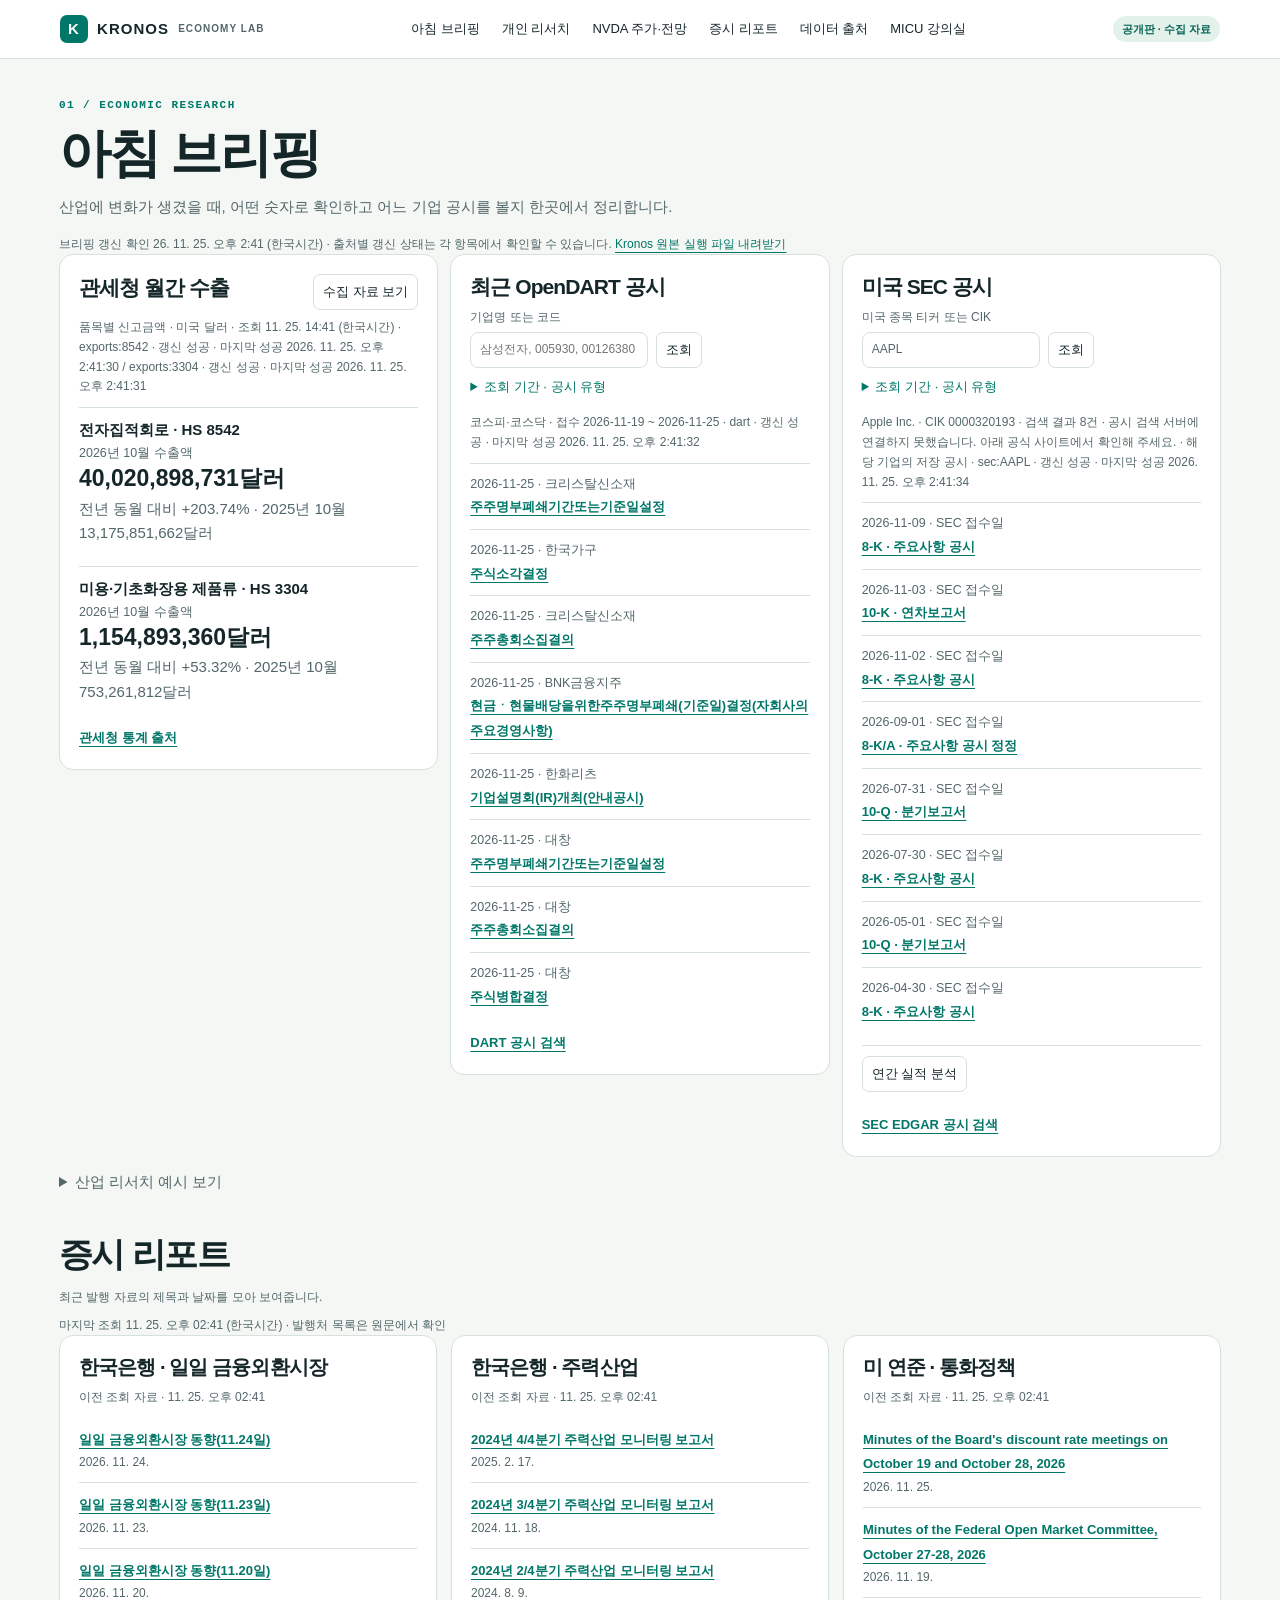
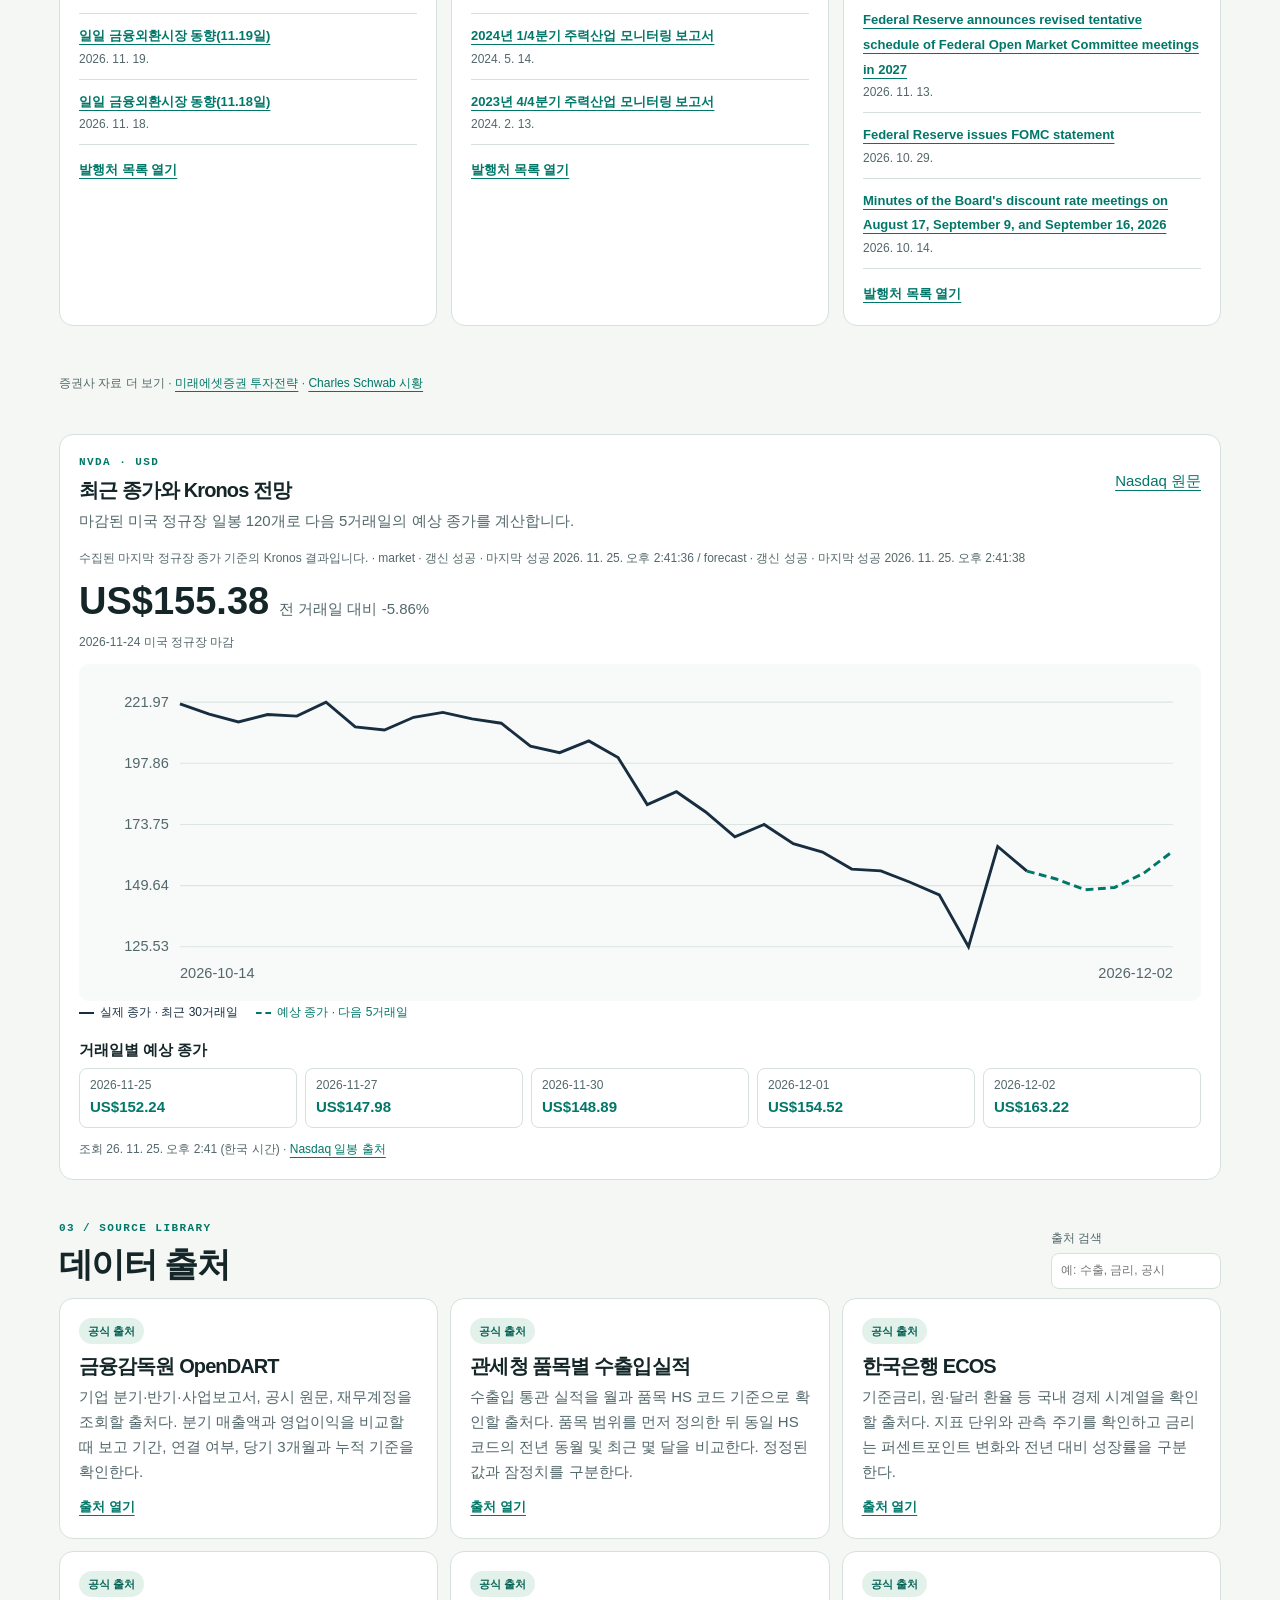
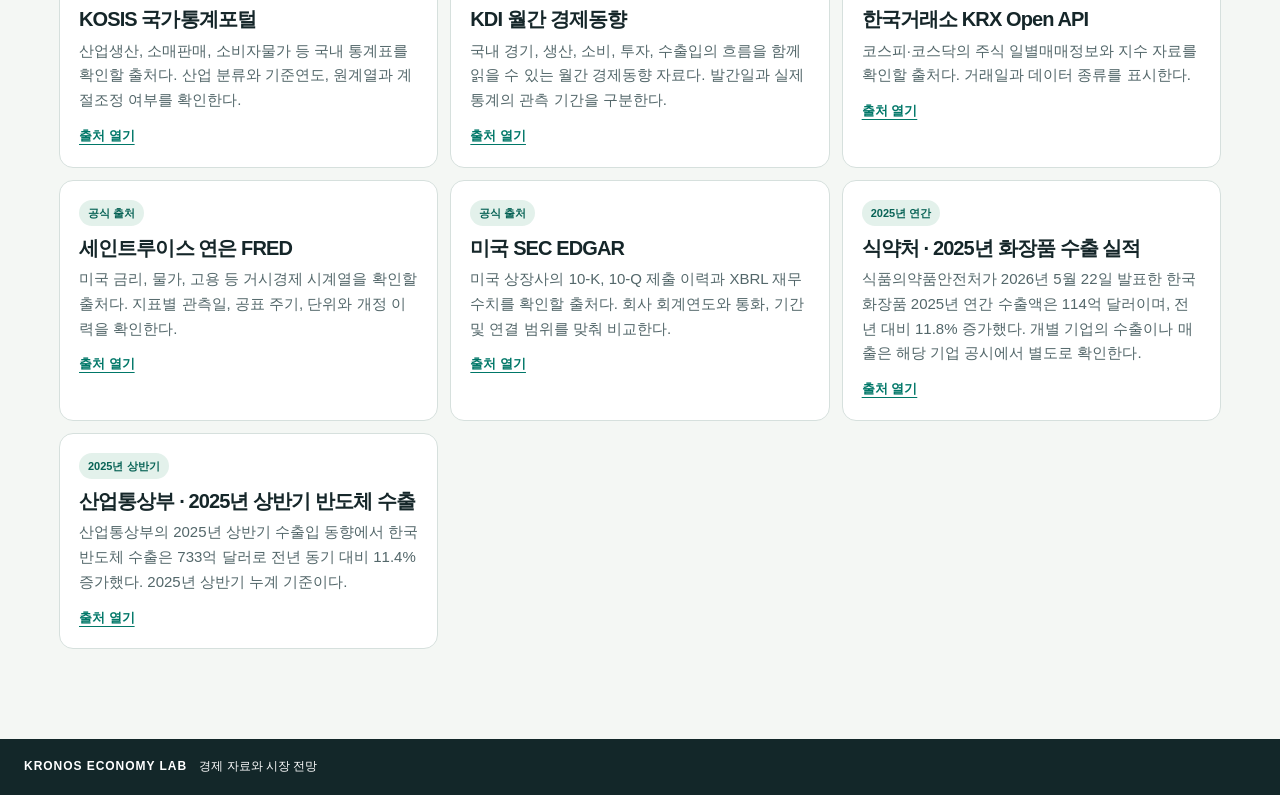
==== commit 34ddab23: "Add dynamic SEC and OpenDART disclosure search" ====
--- a/economy.html
+++ b/economy.html
@@ -3,6 +3,7 @@
 <head>
   <meta charset="utf-8">
   <meta name="viewport" content="width=device-width, initial-scale=1">
+  <meta name="disclosure-api" content="">
   <title>Kronos 경제 리서치</title>
   <link rel="stylesheet" href="style.css">
   <script src="kronos-pages.js" defer></script>
@@ -37,29 +38,43 @@
         <article class="card feed">
           <h2>최근 OpenDART 공시</h2>
           <form id="disclosure-search">
-            <label class="search">기업 고유번호 <input id="corp-code" type="text" inputmode="numeric" maxlength="8" pattern="[0-9]{8}" placeholder="8자리 · 비우면 전체"></label>
+            <label class="search">기업명 또는 코드 <input id="corp-code" type="text" maxlength="64" placeholder="삼성전자, 005930, 00126380"></label>
             <button type="submit">조회</button>
+            <details class="filing-filter">
+              <summary>조회 기간 · 공시 유형</summary>
+              <label class="search">시작일 <input id="dart-start" type="date"></label>
+              <label class="search">종료일 <input id="dart-end" type="date"></label>
+              <label class="search">유형 <select id="dart-type"><option value="">전체</option><option value="A">정기공시</option><option value="B">주요사항보고</option><option value="C">발행공시</option><option value="D">지분공시</option><option value="E">기타공시</option><option value="F">외부감사관련</option><option value="G">펀드공시</option><option value="H">자산유동화</option><option value="I">거래소공시</option><option value="J">공정위공시</option></select></label>
+            </details>
           </form>
           <p id="disclosures-status" class="fine" role="status"></p>
           <ul class="feed-list" id="disclosures-list"></ul>
+          <nav class="filing-pagination" id="dart-pages" aria-label="OpenDART 공시 페이지" hidden></nav>
           <a href="https://dart.fss.or.kr/" target="_blank" rel="noopener noreferrer">DART 공시 검색</a>
         </article>
         <article class="card feed">
           <h2>미국 SEC 공시</h2>
           <form id="sec-search">
             <label class="search">미국 종목 티커 또는 CIK
-              <input id="sec-symbol" type="text" value="AAPL" placeholder="예: AAPL, NVDA" maxlength="12" required>
+              <input id="sec-symbol" type="text" value="AAPL" placeholder="예: LUNR, NVDA" maxlength="15" required>
             </label>
             <button type="submit">조회</button>
+            <details class="filing-filter">
+              <summary>조회 기간 · 공시 유형</summary>
+              <label class="search">시작일 <input id="sec-start" type="date"></label>
+              <label class="search">종료일 <input id="sec-end" type="date"></label>
+              <label class="search">유형 <select id="sec-type"><option value="">전체</option><option value="10-K">10-K 연차보고서</option><option value="10-Q">10-Q 분기보고서</option><option value="8-K">8-K 주요사항</option><option value="20-F">20-F 연차보고서</option><option value="40-F">40-F 연차보고서</option><option value="6-K">6-K 외국기업 공시</option><option value="S-1">S-1 등록신고서</option><option value="DEF 14A">DEF 14A 위임장 자료</option></select></label>
+            </details>
           </form>
           <p id="sec-status" class="fine" role="status"></p>
           <ul class="feed-list" id="sec-list"></ul>
+          <nav class="filing-pagination" id="sec-pages" aria-label="SEC 공시 페이지" hidden></nav>
           <div class="feed-entry">
             <button id="sec-analysis-button" type="button" disabled>연간 실적 분석</button>
             <p id="sec-analysis-status" class="fine" role="status"></p>
             <div id="sec-analysis-list"></div>
           </div>
-          <a href="https://www.sec.gov/edgar/search/" target="_blank" rel="noopener noreferrer">SEC EDGAR 공시 검색</a>
+          <a id="sec-official" href="https://www.sec.gov/edgar/search/" target="_blank" rel="noopener noreferrer">SEC EDGAR 공시 검색</a>
         </article>
       </div>
       <details class="archive">
--- a/style.css
+++ b/style.css
@@ -32,6 +32,13 @@
 .export-value{font-size:23px;display:block;line-height:1.35}
 .feed form{display:flex;align-items:end;gap:8px;flex-wrap:wrap}
 .feed form input{width:178px}
+.filing-filter{flex-basis:100%;font-size:13px}
+.filing-filter summary{cursor:pointer;color:var(--teal);margin-bottom:8px}
+.filing-filter .search{display:inline-flex;align-items:center;gap:6px;margin:0 6px 6px 0}
+.feed form .filing-filter input,.filing-filter select{width:auto;max-width:100%;font:inherit}
+.filing-filter select{border:1px solid var(--line);border-radius:8px;padding:7px 9px;background:#fff;color:inherit}
+.filing-pagination{display:flex;align-items:center;gap:8px;margin:8px 0;font-size:13px}
+.filing-pagination[hidden]{display:none}
 .archive{margin:13px 0}
 .archive summary{color:var(--muted);cursor:pointer}
 .archive .research-grid{margin-top:10px}
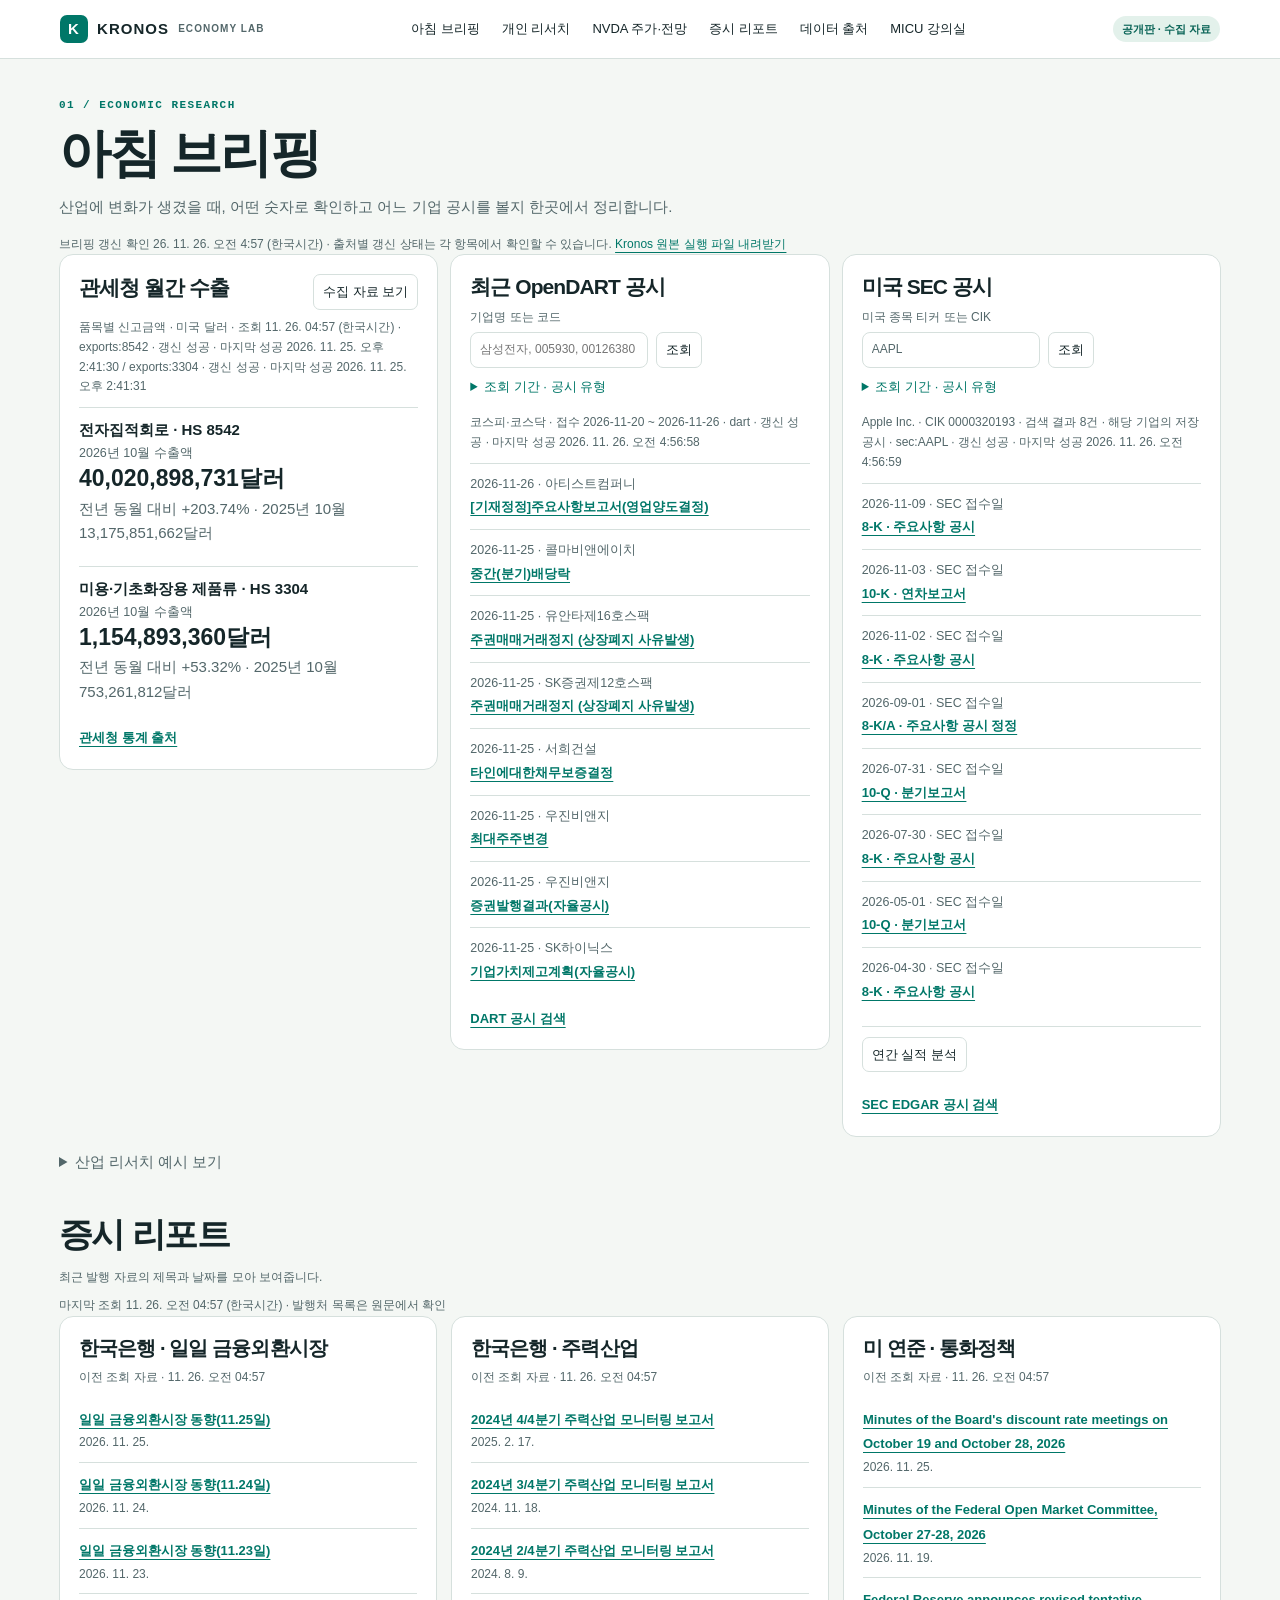
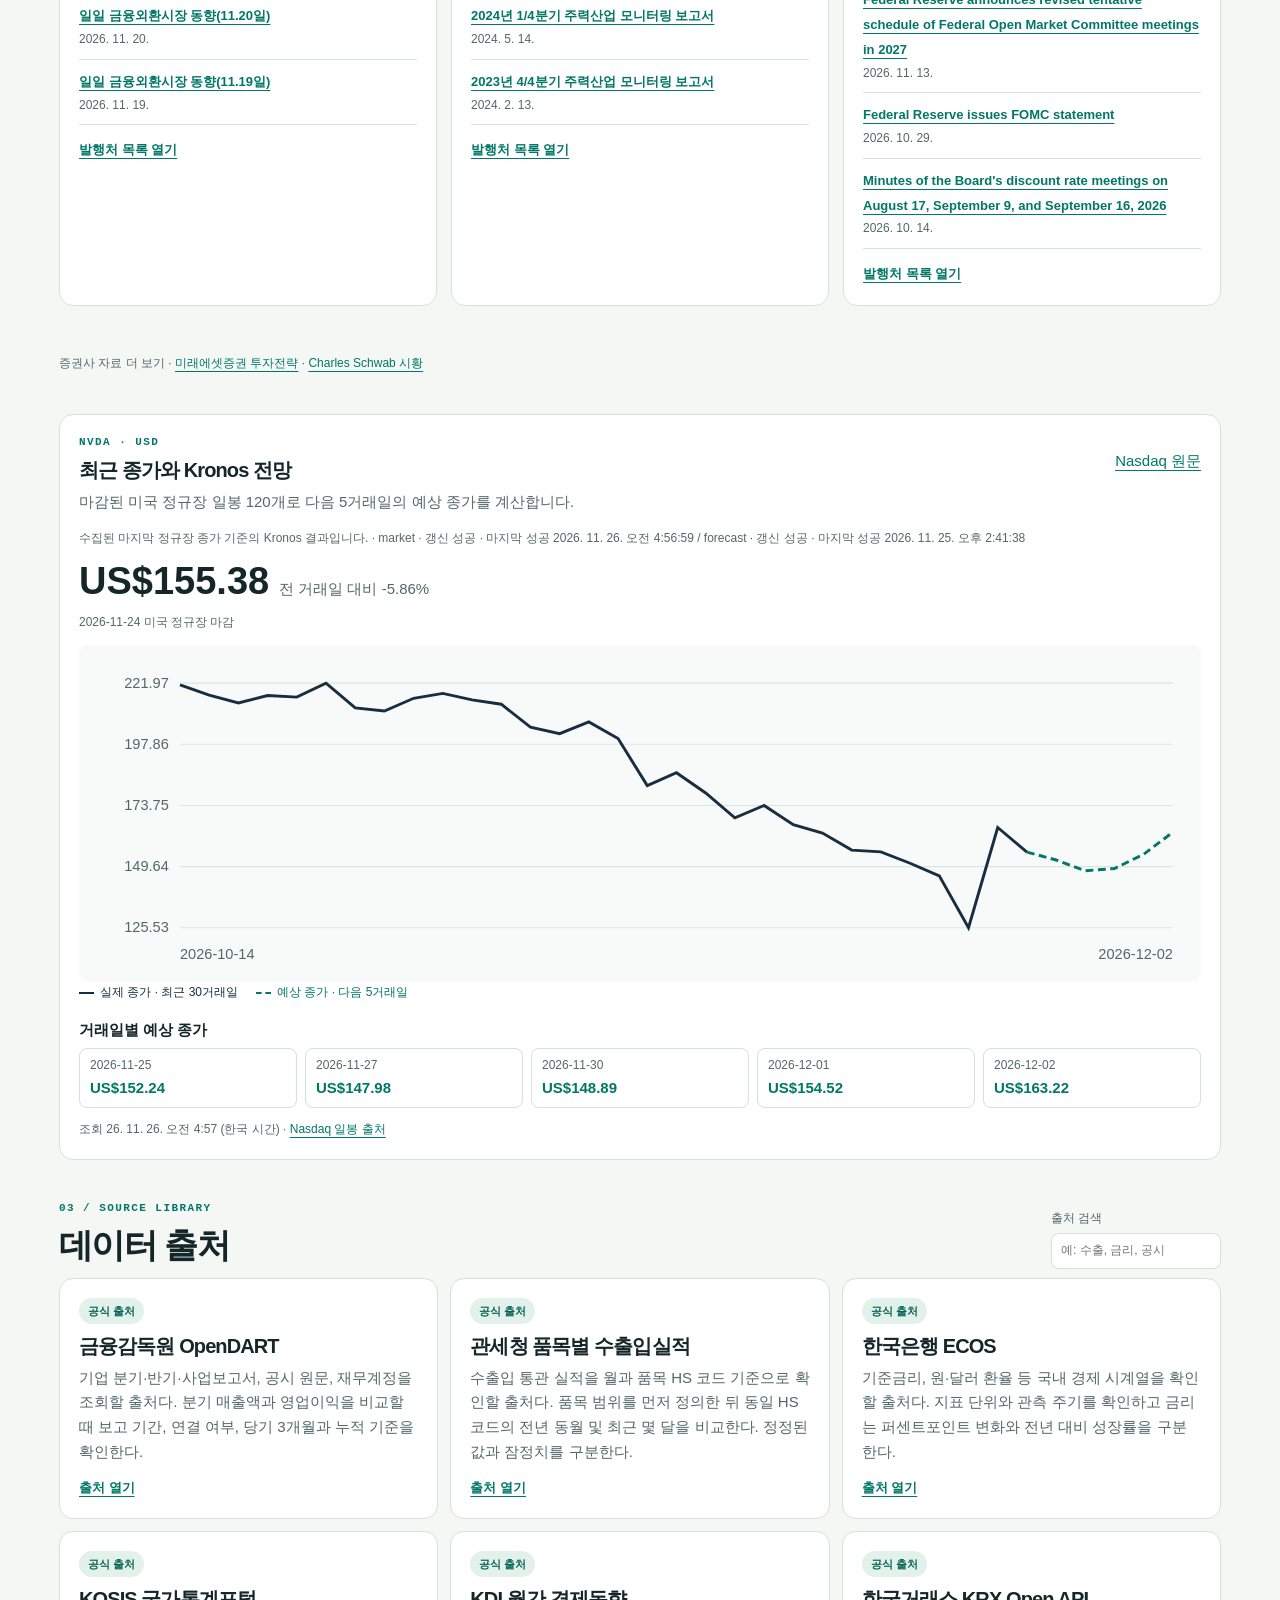
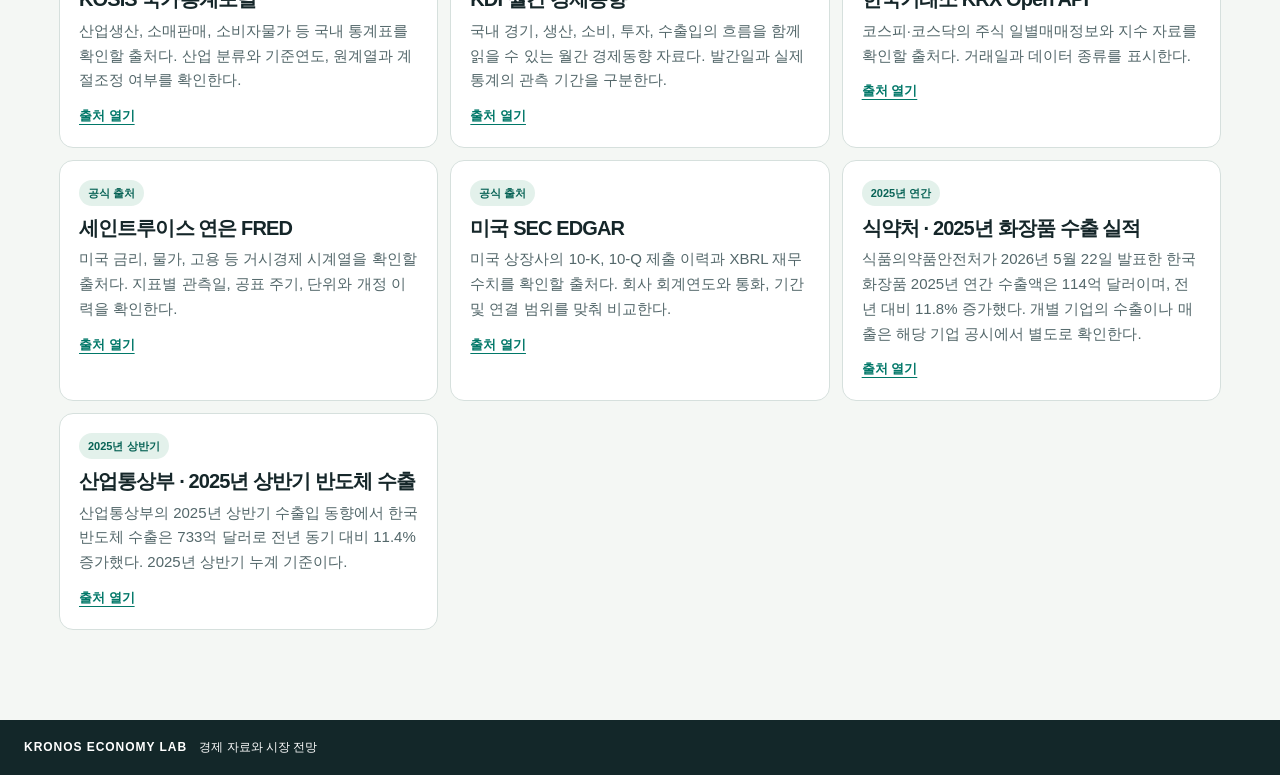
==== commit fa66b27a: "Restore OpenDART issuer search on Pages" ====
--- a/economy.html
+++ b/economy.html
@@ -6,12 +6,13 @@
   <meta name="disclosure-api" content="">
   <title>Kronos 경제 리서치</title>
   <link rel="stylesheet" href="style.css">
-  <script src="kronos-pages.js" defer></script>
+  <script src="dart-pages.js" defer></script>
+  <script src="kronos-pages.js?v=20261126" defer></script>
   <script src="data.js" defer></script>
   <script src="price-chart.js" defer></script>
   <script src="nvda-outlook.js" defer></script>
   <script src="app.js" defer></script>
-  <script src="briefing.js" defer></script>
+  <script src="briefing.js?v=20261126" defer></script>
 </head>
 <body>
   <header class="top">
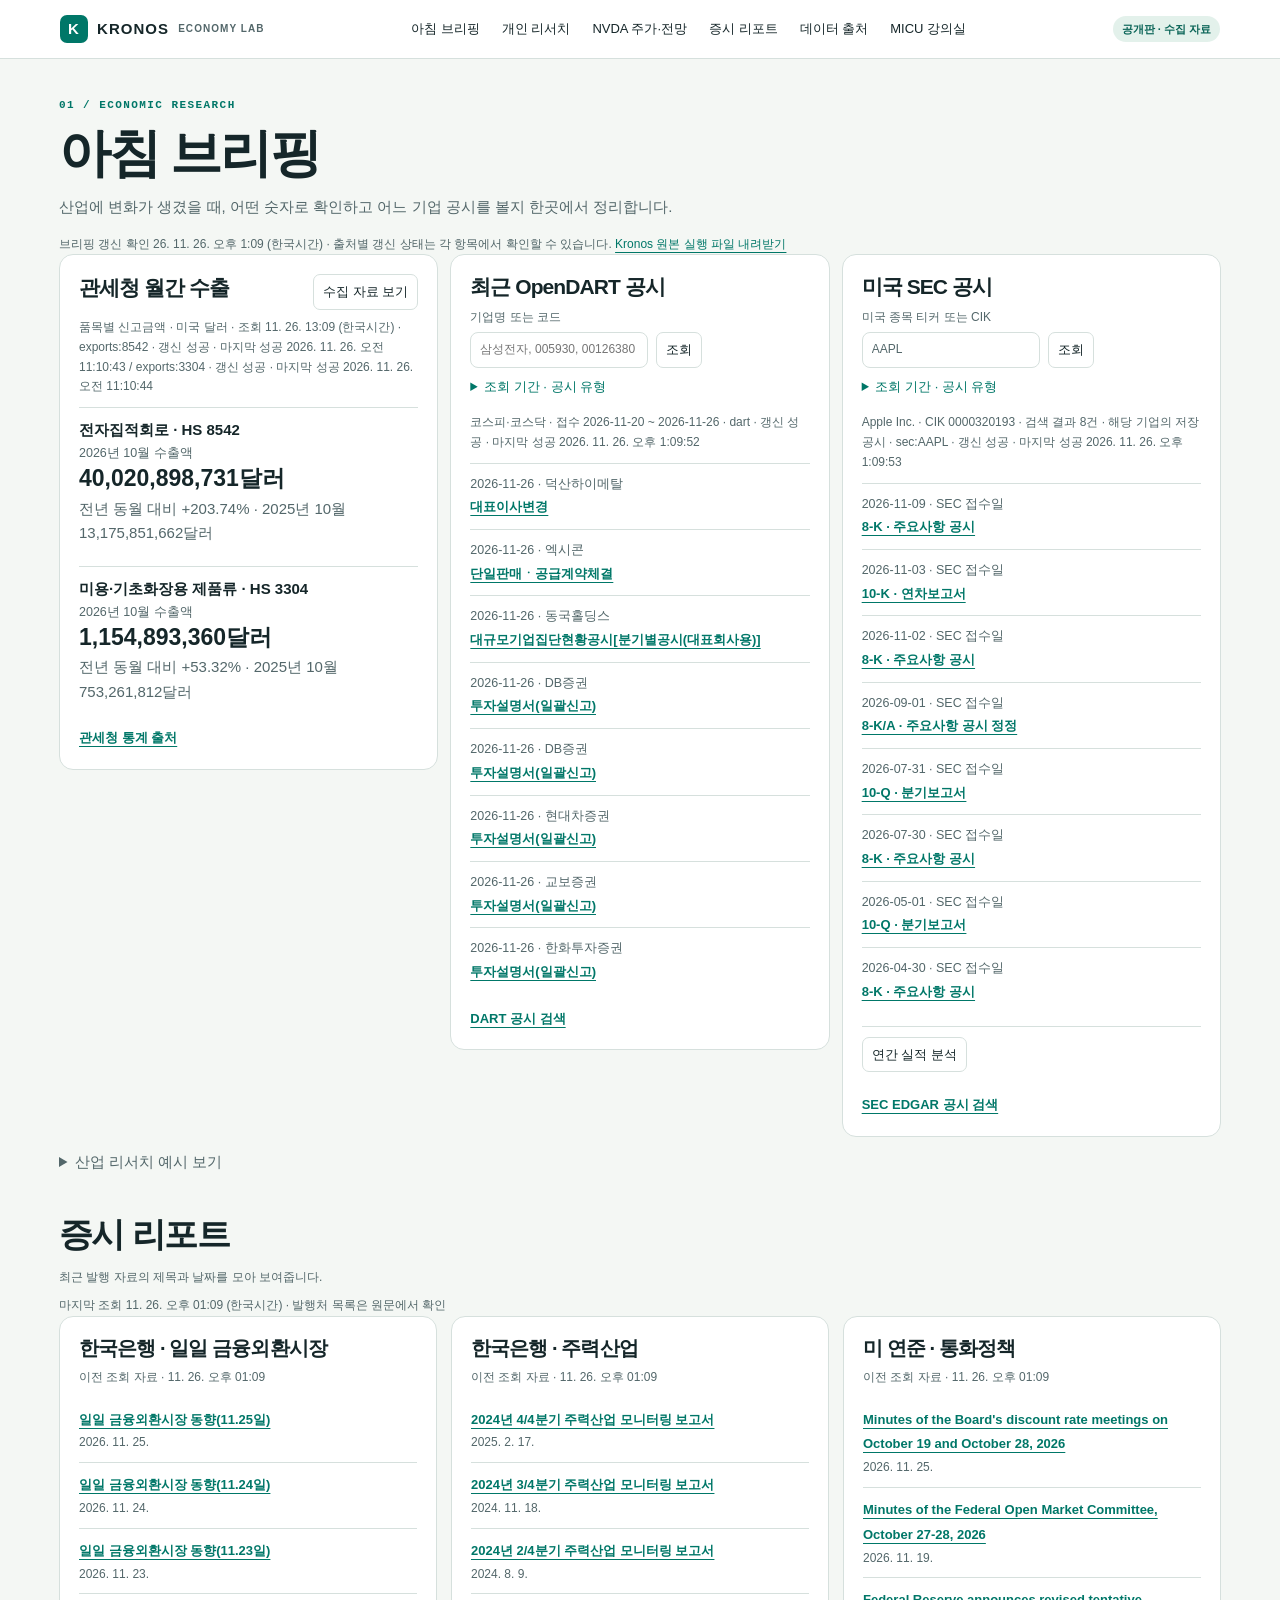
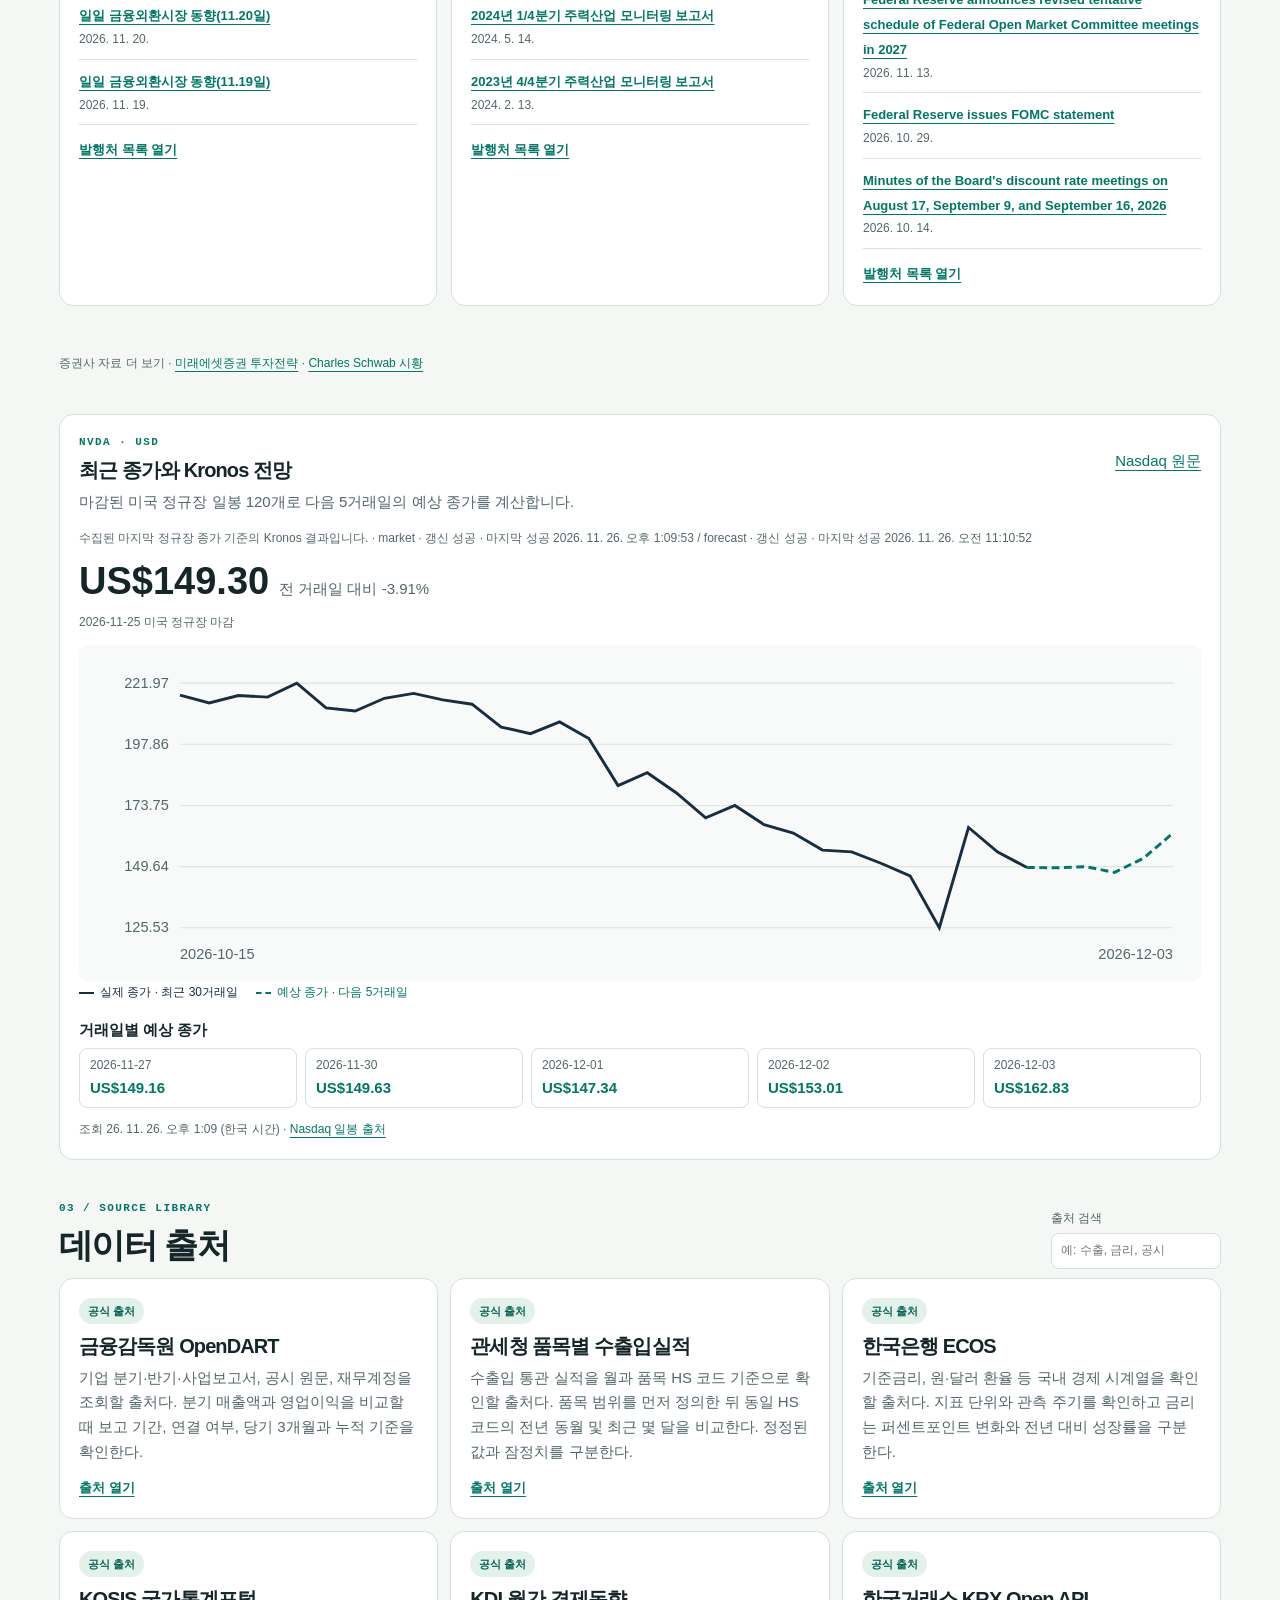
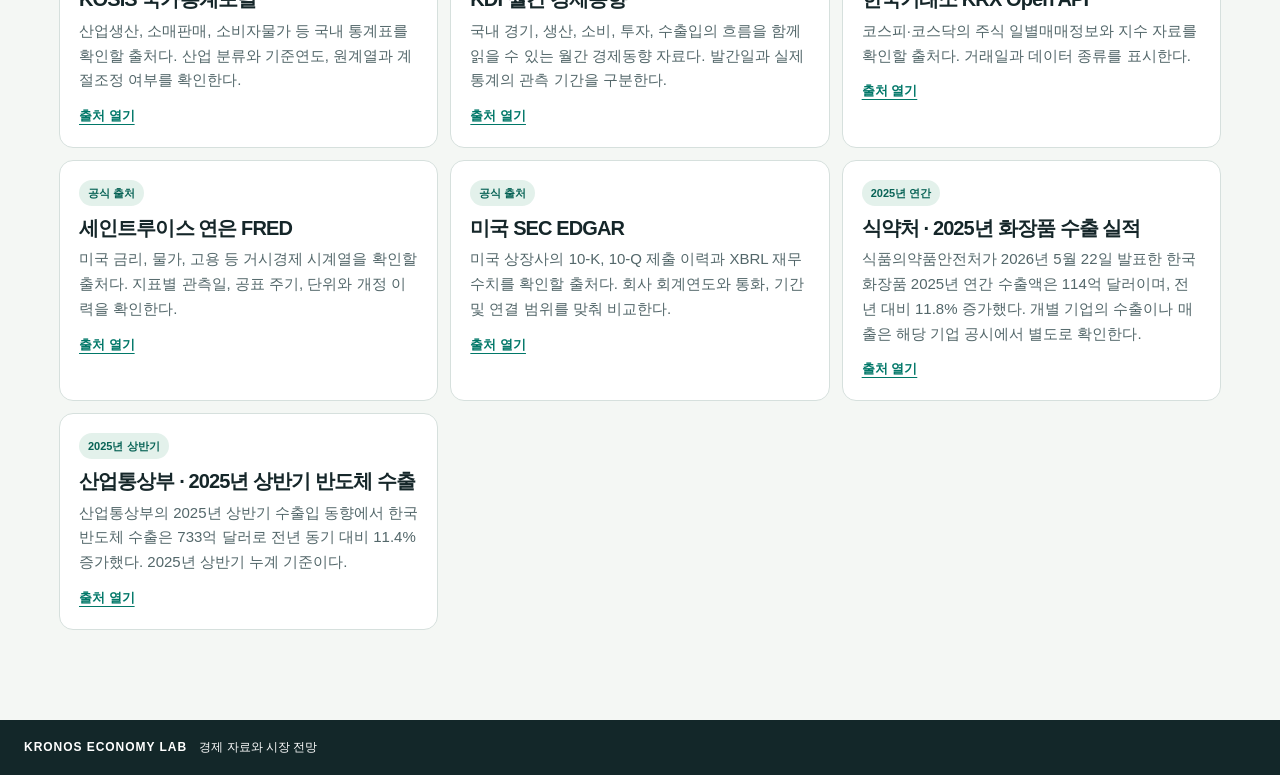
==== commit 404ab7f9: "Support SEC filing search with the official EDGAR index" ====
--- a/economy.html
+++ b/economy.html
@@ -7,12 +7,13 @@
   <title>Kronos 경제 리서치</title>
   <link rel="stylesheet" href="style.css">
   <script src="dart-pages.js" defer></script>
-  <script src="kronos-pages.js?v=20261126" defer></script>
+  <script src="sec-pages.js" defer></script>
+  <script src="kronos-pages.js?v=20261126b" defer></script>
   <script src="data.js" defer></script>
   <script src="price-chart.js" defer></script>
   <script src="nvda-outlook.js" defer></script>
   <script src="app.js" defer></script>
-  <script src="briefing.js?v=20261126" defer></script>
+  <script src="briefing.js?v=20261126b" defer></script>
 </head>
 <body>
   <header class="top">
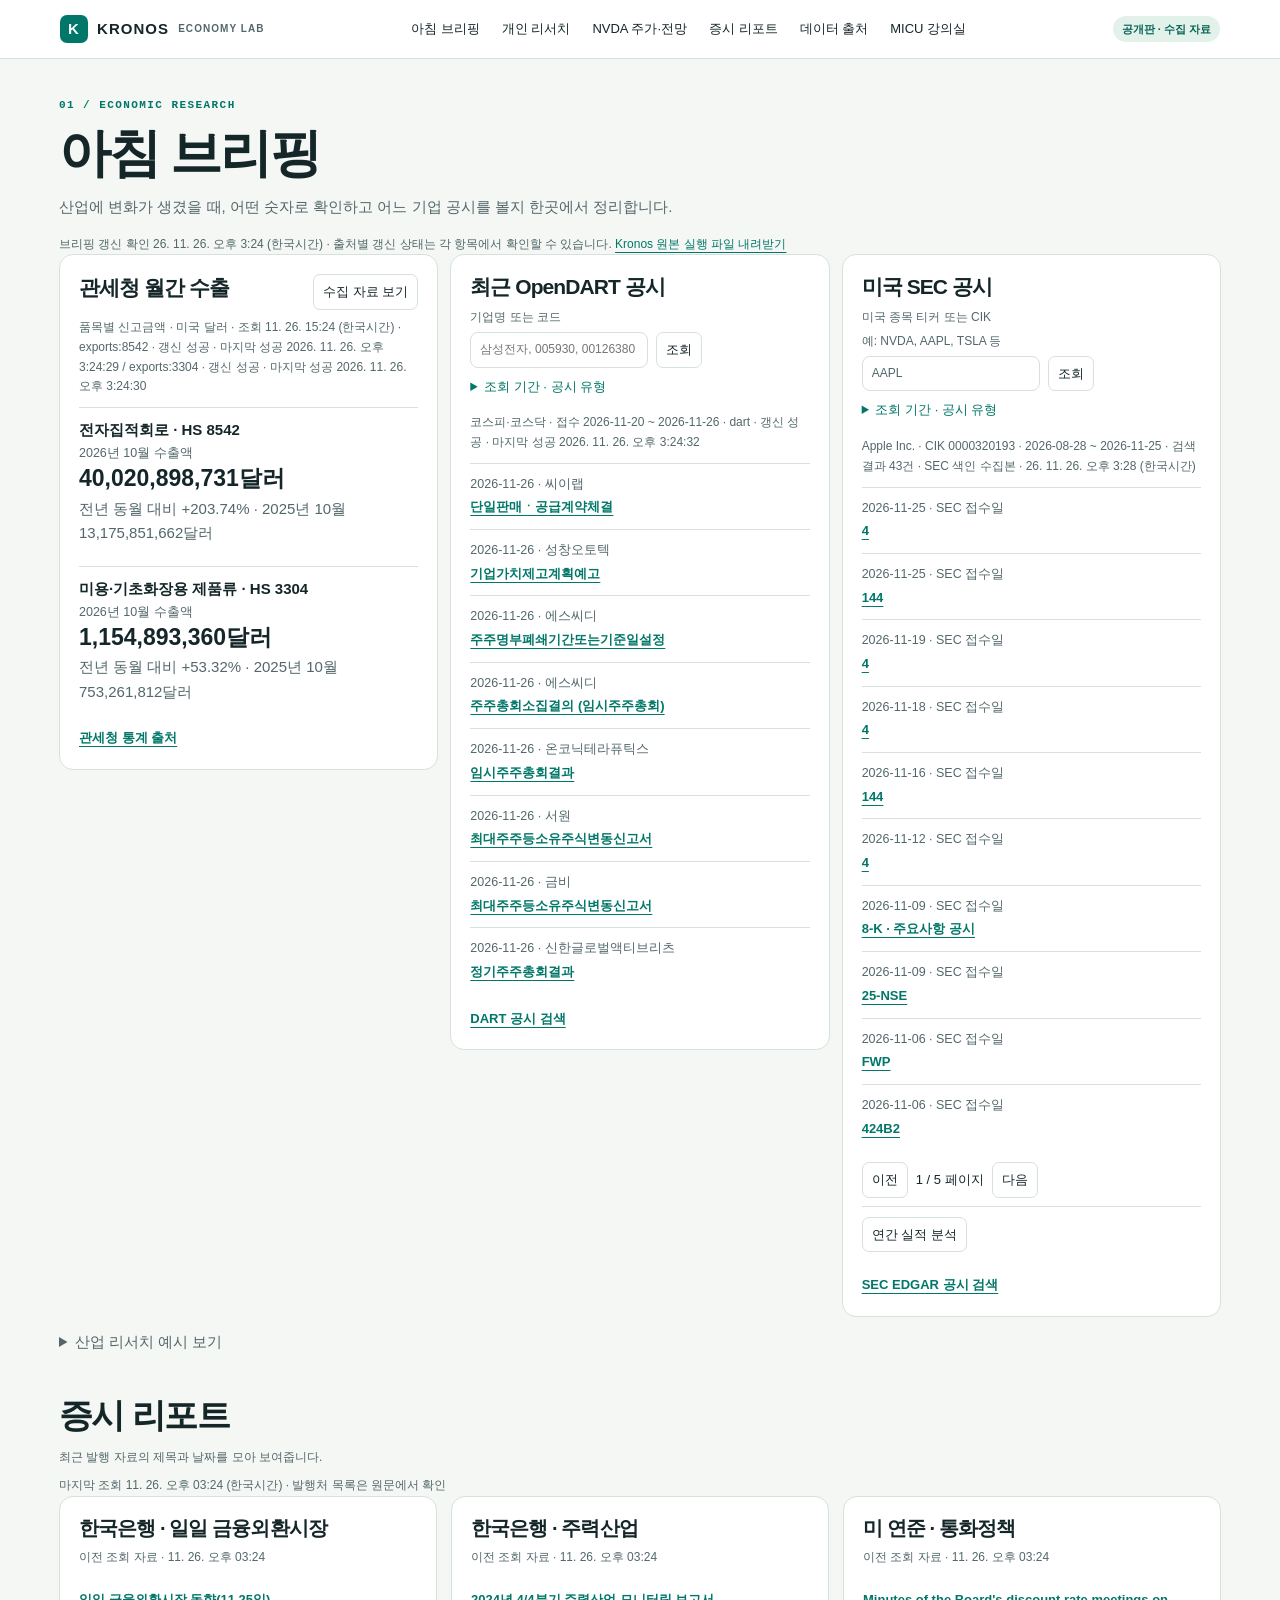
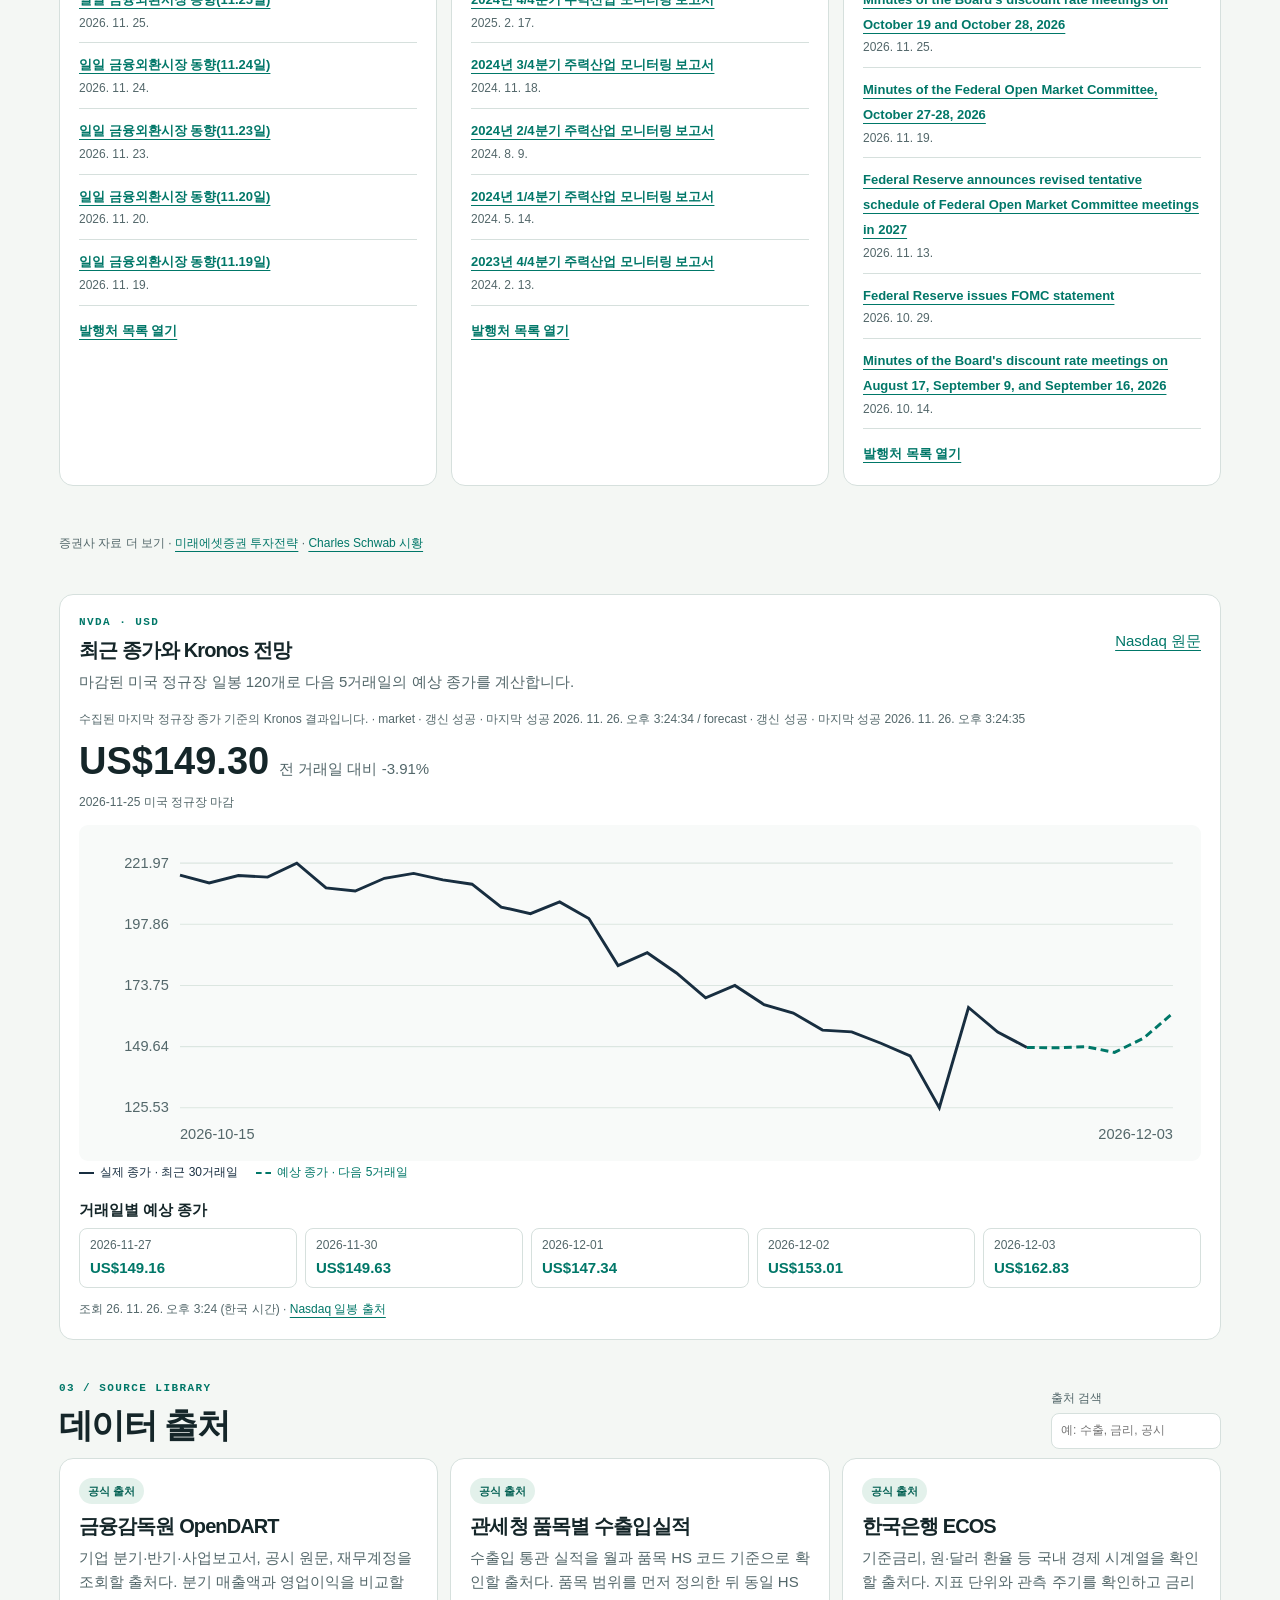
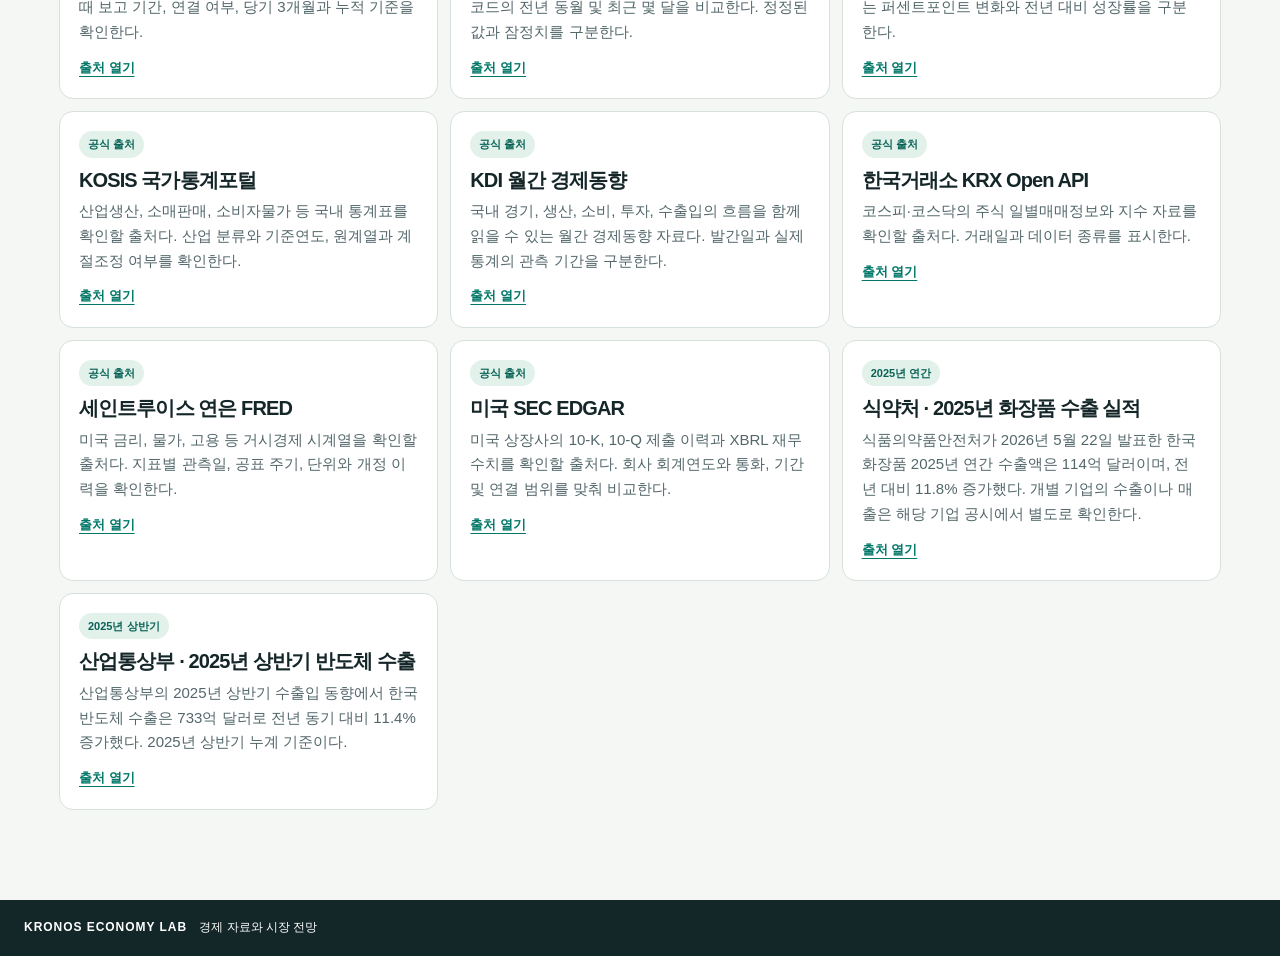
==== commit 67be9ef8: "Update the SEC ticker search examples" ====
--- a/economy.html
+++ b/economy.html
@@ -58,7 +58,8 @@
           <h2>미국 SEC 공시</h2>
           <form id="sec-search">
             <label class="search">미국 종목 티커 또는 CIK
-              <input id="sec-symbol" type="text" value="AAPL" placeholder="예: LUNR, NVDA" maxlength="15" required>
+              <span>예: NVDA, AAPL, TSLA 등</span>
+              <input id="sec-symbol" type="text" value="AAPL" placeholder="티커 또는 CIK 입력" maxlength="15" required>
             </label>
             <button type="submit">조회</button>
             <details class="filing-filter">
